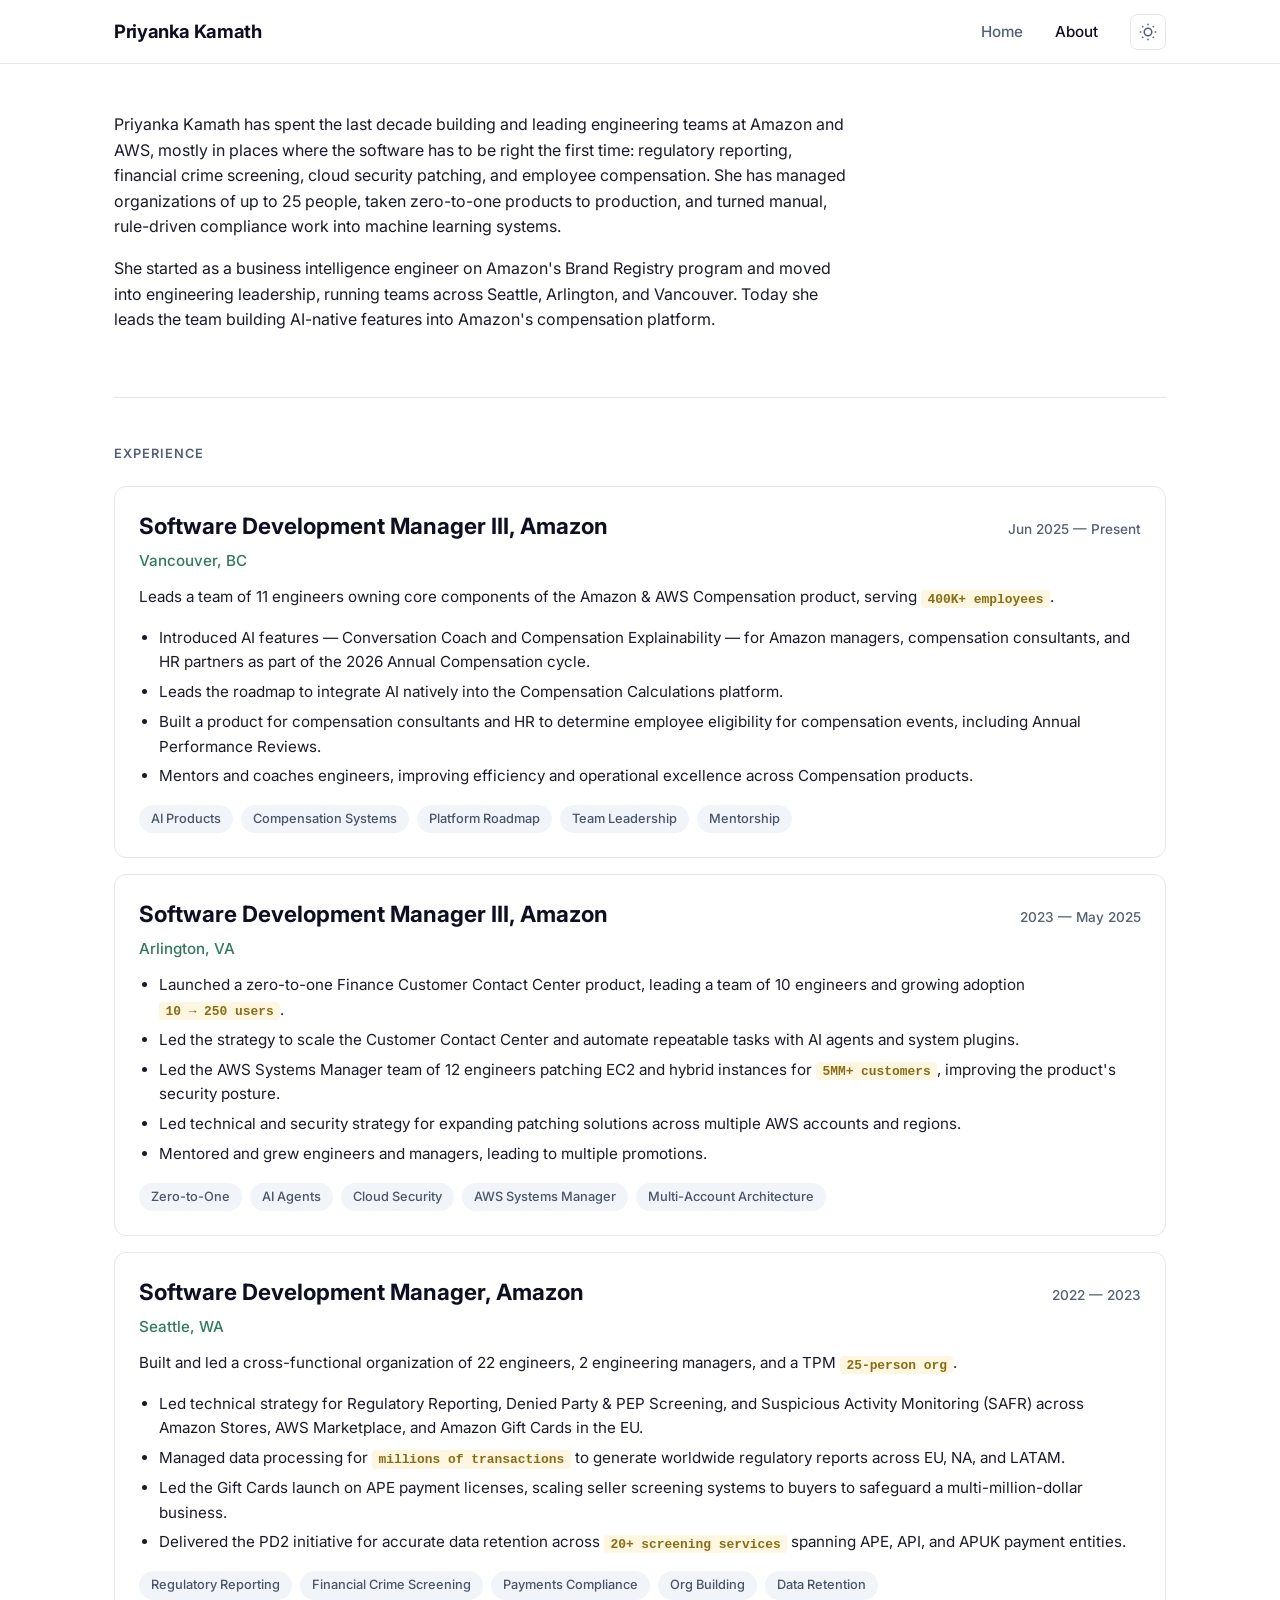
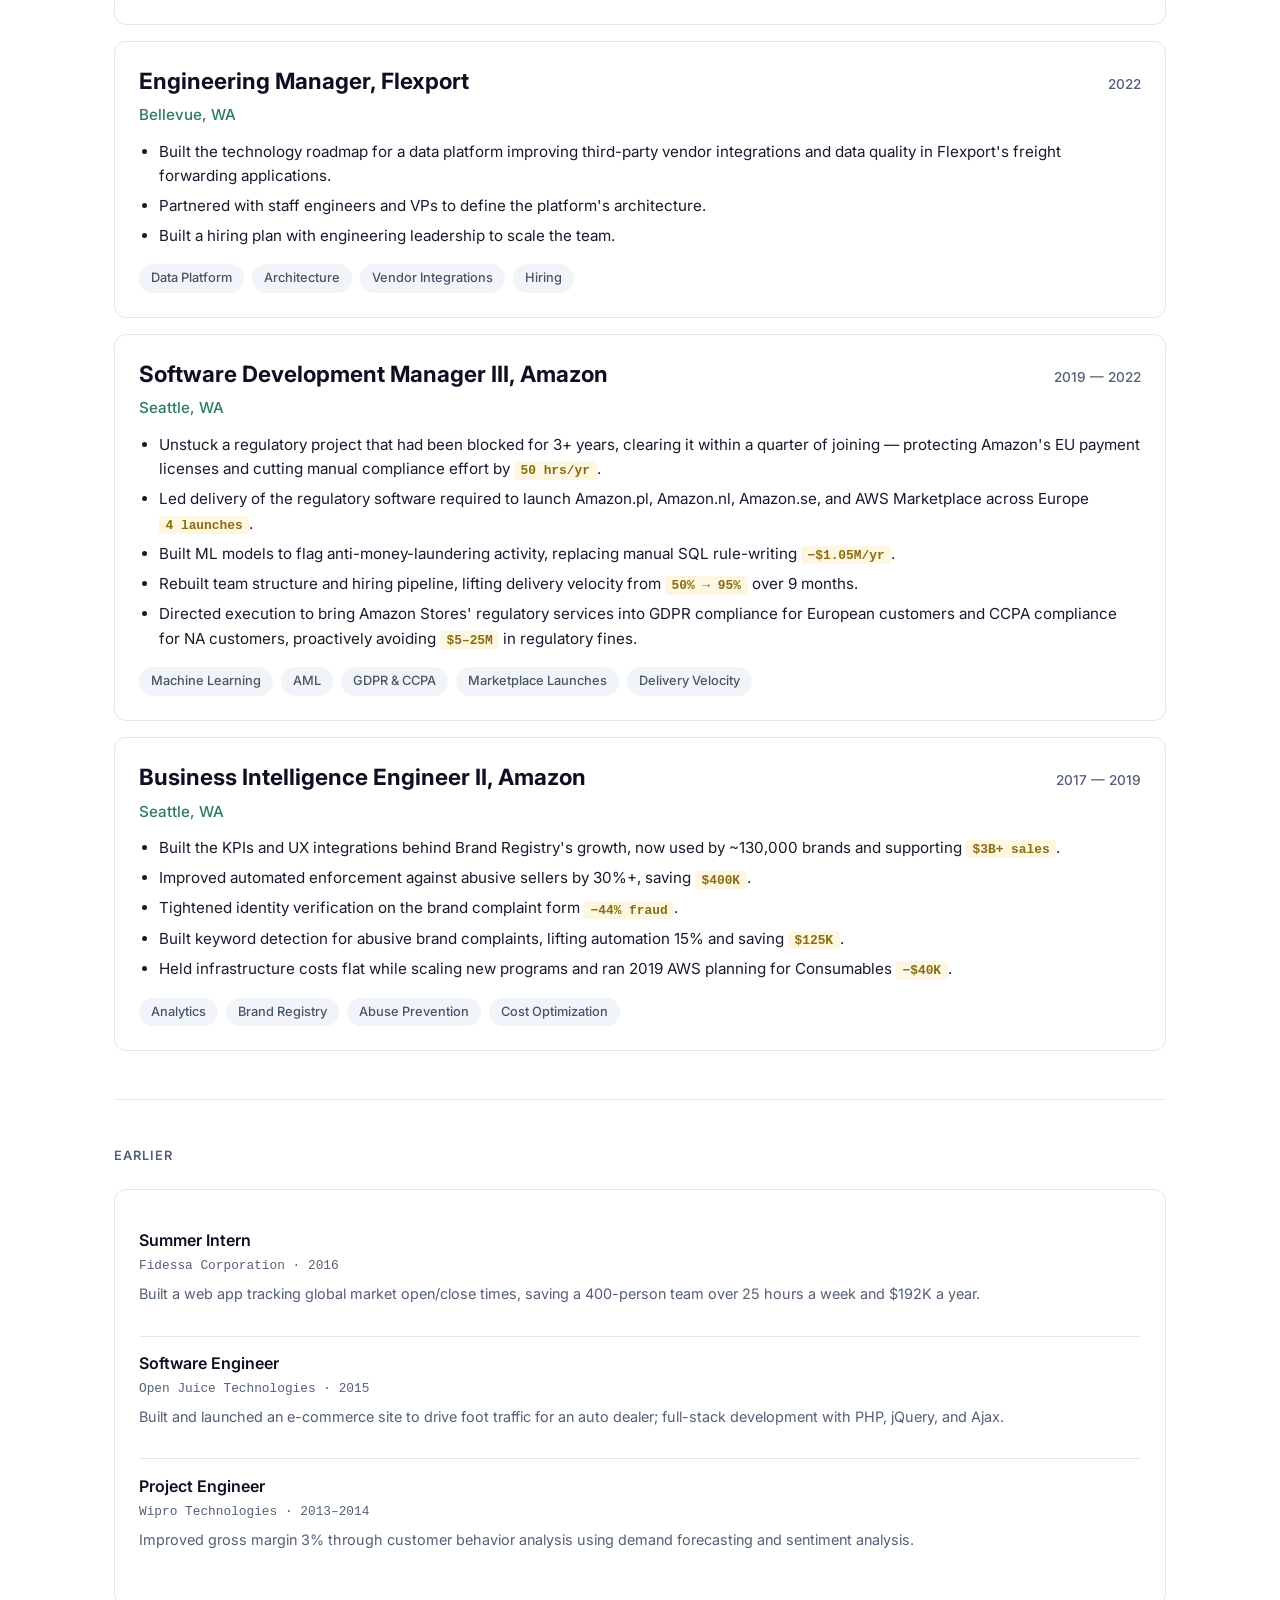
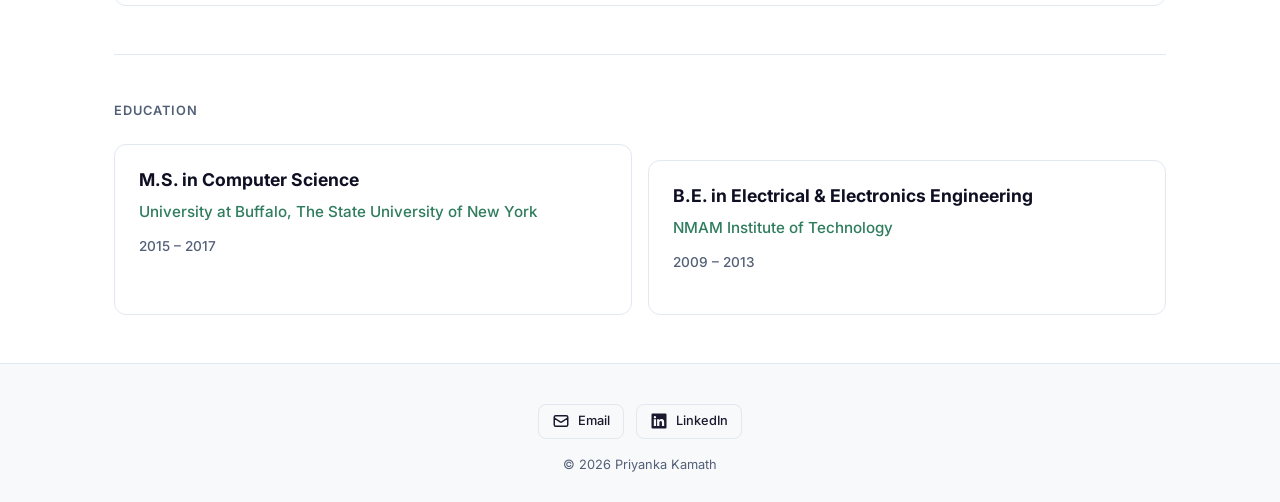
==== about.html @ 0cd65691 "Rebuild site as multi-page layout with SEO/GEO metadata Restructure the single-page site into a two-" ====
<!doctype html>
<html lang="en">
  <head>
    <meta charset="utf-8" />
    <meta name="viewport" content="width=device-width, initial-scale=1" />
    <title>About &mdash; Priyanka Kamath</title>
    <meta
      name="description"
      content="Experience and education for Priyanka Kamath — engineering leadership at Amazon and AWS across regulatory compliance, security patching, compensation, and data platforms."
    />
    <meta name="author" content="Priyanka Kamath" />
    <meta
      name="robots"
      content="index, follow, max-snippet:-1, max-image-preview:large"
    />
    <link rel="canonical" href="https://priyankakamath91-cyber.github.io/about.html" />
    <meta property="og:type" content="profile" />
    <meta property="og:site_name" content="Priyanka Kamath" />
    <meta property="og:title" content="About — Priyanka Kamath" />
    <meta
      property="og:description"
      content="Engineering leadership at Amazon and AWS across regulatory compliance, security patching, compensation, and data platforms."
    />
    <meta property="og:url" content="https://priyankakamath91-cyber.github.io/about.html" />
    <meta name="twitter:card" content="summary" />
    <meta name="twitter:title" content="About — Priyanka Kamath" />
    <meta
      name="twitter:description"
      content="Engineering leadership at Amazon and AWS across regulatory compliance, security patching, compensation, and data platforms."
    />
    <meta name="theme-color" content="#ffffff" media="(prefers-color-scheme: light)" />
    <meta name="theme-color" content="#0f172a" media="(prefers-color-scheme: dark)" />
    <link
      rel="icon"
      href="data:image/svg+xml,%3Csvg xmlns='http://www.w3.org/2000/svg' viewBox='0 0 32 32'%3E%3Crect width='32' height='32' rx='7' fill='%232f7d5d'/%3E%3Ctext x='16' y='22' font-family='Helvetica,Arial,sans-serif' font-size='17' font-weight='bold' fill='%23fff' text-anchor='middle'%3EPK%3C/text%3E%3C/svg%3E"
    />
    <link rel="preconnect" href="https://fonts.googleapis.com" />
    <link rel="preconnect" href="https://fonts.gstatic.com" crossorigin />
    <link
      rel="preload"
      as="style"
      href="https://fonts.googleapis.com/css2?family=Inter:wght@400;500;600;700&display=swap"
    />
    <link
      href="https://fonts.googleapis.com/css2?family=Inter:wght@400;500;600;700&display=swap"
      rel="stylesheet"
      media="print"
      onload="this.media='all'"
    />
    <link rel="stylesheet" href="css/style.css" />
    <script type="application/ld+json">
      {
        "@context": "https://schema.org",
        "@type": "ProfilePage",
        "url": "https://priyankakamath91-cyber.github.io/about.html",
        "mainEntity": {
          "@type": "Person",
          "@id": "https://priyankakamath91-cyber.github.io/#person",
          "name": "Priyanka Kamath",
          "jobTitle": "Software Development Manager III",
          "url": "https://priyankakamath91-cyber.github.io/",
          "sameAs": ["https://www.linkedin.com/in/priyankakh/"],
          "worksFor": { "@type": "Organization", "name": "Amazon" },
          "hasOccupation": [
            {
              "@type": "Occupation",
              "name": "Software Development Manager III, Amazon",
              "occupationLocation": {
                "@type": "City",
                "name": "Vancouver, BC"
              },
              "description": "Leads 11 engineers on the Amazon & AWS Compensation product serving 400K+ employees, including the Conversation Coach and Compensation Explainability AI features shipped for the 2026 Annual Compensation cycle."
            },
            {
              "@type": "Occupation",
              "name": "Software Development Manager III, Amazon",
              "occupationLocation": { "@type": "City", "name": "Arlington, VA" },
              "description": "Launched a zero-to-one Finance Customer Contact Center product and led the AWS Systems Manager patching team serving 5MM+ customers."
            },
            {
              "@type": "Occupation",
              "name": "Software Development Manager, Amazon",
              "occupationLocation": { "@type": "City", "name": "Seattle, WA" },
              "description": "Led a 25-person organization covering regulatory reporting, denied party and PEP screening, and suspicious activity monitoring across Amazon Stores, AWS Marketplace, and Amazon Gift Cards."
            },
            {
              "@type": "Occupation",
              "name": "Engineering Manager, Flexport",
              "occupationLocation": { "@type": "City", "name": "Bellevue, WA" },
              "description": "Built the technology roadmap and architecture for a data platform improving third-party vendor integrations in freight forwarding applications."
            },
            {
              "@type": "Occupation",
              "name": "Business Intelligence Engineer II, Amazon",
              "occupationLocation": { "@type": "City", "name": "Seattle, WA" },
              "description": "Built the KPIs and UX integrations behind Amazon Brand Registry's growth to ~130,000 brands and $3B+ in sales."
            }
          ],
          "alumniOf": [
            {
              "@type": "CollegeOrUniversity",
              "name": "University at Buffalo, The State University of New York"
            },
            {
              "@type": "CollegeOrUniversity",
              "name": "NMAM Institute of Technology"
            }
          ]
        }
      }
    </script>
    <script>
      (function () {
        var t = localStorage.getItem("theme") || "light";
        document.documentElement.setAttribute("data-theme", t);
      })();
    </script>
  </head>
  <body>
    <nav class="site-nav" role="navigation">
      <div class="container nav-inner">
        <a href="index.html" class="nav-brand">Priyanka Kamath</a>
        <button
          class="nav-toggle"
          aria-label="Toggle menu"
          aria-expanded="false"
        >
          <span></span><span></span><span></span>
        </button>
        <ul class="nav-links">
          <li><a href="index.html">Home</a></li>
          <li><a href="about.html" aria-current="page">About</a></li>
          <li>
            <button
              class="theme-toggle"
              aria-label="Toggle dark mode"
              title="Toggle dark mode"
            >
              <svg
                class="icon-sun"
                xmlns="http://www.w3.org/2000/svg"
                fill="none"
                viewBox="0 0 24 24"
                stroke="currentColor"
                stroke-width="2"
                aria-hidden="true"
              >
                <circle cx="12" cy="12" r="5" />
                <path
                  d="M12 1v2m0 18v2M4.22 4.22l1.42 1.42m12.72 12.72l1.42 1.42M1 12h2m18 0h2M4.22 19.78l1.42-1.42M18.36 5.64l1.42-1.42"
                />
              </svg>
              <svg
                class="icon-moon"
                xmlns="http://www.w3.org/2000/svg"
                fill="none"
                viewBox="0 0 24 24"
                stroke="currentColor"
                stroke-width="2"
                aria-hidden="true"
              >
                <path d="M21 12.79A9 9 0 1111.21 3a7 7 0 009.79 9.79z" />
              </svg>
            </button>
          </li>
        </ul>
      </div>
    </nav>

    <main>
      <div class="container">
        <section class="section">
          <div class="content">
            <p>
              Priyanka Kamath has spent the last decade building and leading
              engineering teams at Amazon and AWS, mostly in places where the
              software has to be right the first time: regulatory reporting,
              financial crime screening, cloud security patching, and employee
              compensation. She has managed organizations of up to 25 people,
              taken zero-to-one products to production, and turned manual,
              rule-driven compliance work into machine learning systems.
            </p>
            <p>
              She started as a business intelligence engineer on Amazon's Brand
              Registry program and moved into engineering leadership, running
              teams across Seattle, Arlington, and Vancouver. Today she leads
              the team building AI-native features into Amazon's compensation
              platform.
            </p>
          </div>
        </section>

        <!-- Experience -->
        <section class="section" id="experience">
          <h2 class="section-label">Experience</h2>

          <div class="card">
            <div class="card-header">
              <h3>Software Development Manager III, Amazon</h3>
              <span class="card-date">Jun 2025 &mdash; Present</span>
            </div>
            <p class="card-subtitle">Vancouver, BC</p>
            <div class="card-body">
              <p>
                Leads a team of 11 engineers owning core components of the
                Amazon &amp; AWS Compensation product, serving
                <span class="metric">400K+ employees</span>.
              </p>
              <ul>
                <li>
                  Introduced AI features — Conversation Coach and Compensation
                  Explainability — for Amazon managers, compensation
                  consultants, and HR partners as part of the 2026 Annual
                  Compensation cycle.
                </li>
                <li>
                  Leads the roadmap to integrate AI natively into the
                  Compensation Calculations platform.
                </li>
                <li>
                  Built a product for compensation consultants and HR to
                  determine employee eligibility for compensation events,
                  including Annual Performance Reviews.
                </li>
                <li>
                  Mentors and coaches engineers, improving efficiency and
                  operational excellence across Compensation products.
                </li>
              </ul>
              <div class="tags">
                <span class="tag">AI Products</span>
                <span class="tag">Compensation Systems</span>
                <span class="tag">Platform Roadmap</span>
                <span class="tag">Team Leadership</span>
                <span class="tag">Mentorship</span>
              </div>
            </div>
          </div>

          <div class="card">
            <div class="card-header">
              <h3>Software Development Manager III, Amazon</h3>
              <span class="card-date">2023 &mdash; May 2025</span>
            </div>
            <p class="card-subtitle">Arlington, VA</p>
            <div class="card-body">
              <ul>
                <li>
                  Launched a zero-to-one Finance Customer Contact Center
                  product, leading a team of 10 engineers and growing adoption
                  <span class="metric">10 &rarr; 250 users</span>.
                </li>
                <li>
                  Led the strategy to scale the Customer Contact Center and
                  automate repeatable tasks with AI agents and system plugins.
                </li>
                <li>
                  Led the AWS Systems Manager team of 12 engineers patching EC2
                  and hybrid instances for
                  <span class="metric">5MM+ customers</span>, improving the
                  product's security posture.
                </li>
                <li>
                  Led technical and security strategy for expanding patching
                  solutions across multiple AWS accounts and regions.
                </li>
                <li>
                  Mentored and grew engineers and managers, leading to multiple
                  promotions.
                </li>
              </ul>
              <div class="tags">
                <span class="tag">Zero-to-One</span>
                <span class="tag">AI Agents</span>
                <span class="tag">Cloud Security</span>
                <span class="tag">AWS Systems Manager</span>
                <span class="tag">Multi-Account Architecture</span>
              </div>
            </div>
          </div>

          <div class="card">
            <div class="card-header">
              <h3>Software Development Manager, Amazon</h3>
              <span class="card-date">2022 &mdash; 2023</span>
            </div>
            <p class="card-subtitle">Seattle, WA</p>
            <div class="card-body">
              <p>
                Built and led a cross-functional organization of 22 engineers,
                2 engineering managers, and a TPM
                <span class="metric">25-person org</span>.
              </p>
              <ul>
                <li>
                  Led technical strategy for Regulatory Reporting, Denied Party
                  &amp; PEP Screening, and Suspicious Activity Monitoring (SAFR)
                  across Amazon Stores, AWS Marketplace, and Amazon Gift Cards
                  in the EU.
                </li>
                <li>
                  Managed data processing for
                  <span class="metric">millions of transactions</span> to
                  generate worldwide regulatory reports across EU, NA, and
                  LATAM.
                </li>
                <li>
                  Led the Gift Cards launch on APE payment licenses, scaling
                  seller screening systems to buyers to safeguard a
                  multi-million-dollar business.
                </li>
                <li>
                  Delivered the PD2 initiative for accurate data retention
                  across <span class="metric">20+ screening services</span>
                  spanning APE, API, and APUK payment entities.
                </li>
              </ul>
              <div class="tags">
                <span class="tag">Regulatory Reporting</span>
                <span class="tag">Financial Crime Screening</span>
                <span class="tag">Payments Compliance</span>
                <span class="tag">Org Building</span>
                <span class="tag">Data Retention</span>
              </div>
            </div>
          </div>

          <div class="card">
            <div class="card-header">
              <h3>Engineering Manager, Flexport</h3>
              <span class="card-date">2022</span>
            </div>
            <p class="card-subtitle">Bellevue, WA</p>
            <div class="card-body">
              <ul>
                <li>
                  Built the technology roadmap for a data platform improving
                  third-party vendor integrations and data quality in
                  Flexport's freight forwarding applications.
                </li>
                <li>
                  Partnered with staff engineers and VPs to define the
                  platform's architecture.
                </li>
                <li>
                  Built a hiring plan with engineering leadership to scale the
                  team.
                </li>
              </ul>
              <div class="tags">
                <span class="tag">Data Platform</span>
                <span class="tag">Architecture</span>
                <span class="tag">Vendor Integrations</span>
                <span class="tag">Hiring</span>
              </div>
            </div>
          </div>

          <div class="card">
            <div class="card-header">
              <h3>Software Development Manager III, Amazon</h3>
              <span class="card-date">2019 &mdash; 2022</span>
            </div>
            <p class="card-subtitle">Seattle, WA</p>
            <div class="card-body">
              <ul>
                <li>
                  Unstuck a regulatory project that had been blocked for 3+
                  years, clearing it within a quarter of joining — protecting
                  Amazon's EU payment licenses and cutting manual compliance
                  effort by <span class="metric">50 hrs/yr</span>.
                </li>
                <li>
                  Led delivery of the regulatory software required to launch
                  Amazon.pl, Amazon.nl, Amazon.se, and AWS Marketplace across
                  Europe <span class="metric">4 launches</span>.
                </li>
                <li>
                  Built ML models to flag anti-money-laundering activity,
                  replacing manual SQL rule-writing
                  <span class="metric">&minus;$1.05M/yr</span>.
                </li>
                <li>
                  Rebuilt team structure and hiring pipeline, lifting delivery
                  velocity from
                  <span class="metric">50% &rarr; 95%</span> over 9 months.
                </li>
                <li>
                  Directed execution to bring Amazon Stores' regulatory services
                  into GDPR compliance for European customers and CCPA
                  compliance for NA customers, proactively avoiding
                  <span class="metric">$5&ndash;25M</span> in regulatory fines.
                </li>
              </ul>
              <div class="tags">
                <span class="tag">Machine Learning</span>
                <span class="tag">AML</span>
                <span class="tag">GDPR &amp; CCPA</span>
                <span class="tag">Marketplace Launches</span>
                <span class="tag">Delivery Velocity</span>
              </div>
            </div>
          </div>

          <div class="card">
            <div class="card-header">
              <h3>Business Intelligence Engineer II, Amazon</h3>
              <span class="card-date">2017 &mdash; 2019</span>
            </div>
            <p class="card-subtitle">Seattle, WA</p>
            <div class="card-body">
              <ul>
                <li>
                  Built the KPIs and UX integrations behind Brand Registry's
                  growth, now used by ~130,000 brands and supporting
                  <span class="metric">$3B+ sales</span>.
                </li>
                <li>
                  Improved automated enforcement against abusive sellers by
                  30%+, saving <span class="metric">$400K</span>.
                </li>
                <li>
                  Tightened identity verification on the brand complaint form
                  <span class="metric">&minus;44% fraud</span>.
                </li>
                <li>
                  Built keyword detection for abusive brand complaints, lifting
                  automation 15% and saving
                  <span class="metric">$125K</span>.
                </li>
                <li>
                  Held infrastructure costs flat while scaling new programs and
                  ran 2019 AWS planning for Consumables
                  <span class="metric">&minus;$40K</span>.
                </li>
              </ul>
              <div class="tags">
                <span class="tag">Analytics</span>
                <span class="tag">Brand Registry</span>
                <span class="tag">Abuse Prevention</span>
                <span class="tag">Cost Optimization</span>
              </div>
            </div>
          </div>
        </section>

        <!-- Earlier roles -->
        <section class="section">
          <h2 class="section-label">Earlier</h2>
          <div class="card">
            <div class="earlier-item">
              <div class="earlier-name">Summer Intern</div>
              <div class="earlier-org">Fidessa Corporation &middot; 2016</div>
              <p class="earlier-desc">
                Built a web app tracking global market open/close times, saving
                a 400-person team over 25 hours a week and $192K a year.
              </p>
            </div>
            <div class="earlier-item">
              <div class="earlier-name">Software Engineer</div>
              <div class="earlier-org">
                Open Juice Technologies &middot; 2015
              </div>
              <p class="earlier-desc">
                Built and launched an e-commerce site to drive foot traffic for
                an auto dealer; full-stack development with PHP, jQuery, and
                Ajax.
              </p>
            </div>
            <div class="earlier-item">
              <div class="earlier-name">Project Engineer</div>
              <div class="earlier-org">
                Wipro Technologies &middot; 2013&ndash;2014
              </div>
              <p class="earlier-desc">
                Improved gross margin 3% through customer behavior analysis
                using demand forecasting and sentiment analysis.
              </p>
            </div>
          </div>
        </section>

        <!-- Education -->
        <section class="section">
          <h2 class="section-label">Education</h2>
          <div class="edu-grid">
            <div class="card">
              <h3>M.S. in Computer Science</h3>
              <p class="card-subtitle">
                University at Buffalo, The State University of New York
              </p>
              <p class="card-date">2015 &ndash; 2017</p>
            </div>
            <div class="card">
              <h3>B.E. in Electrical &amp; Electronics Engineering</h3>
              <p class="card-subtitle">NMAM Institute of Technology</p>
              <p class="card-date">2009 &ndash; 2013</p>
            </div>
          </div>
        </section>
      </div>
    </main>

    <footer class="site-footer">
      <div class="container">
        <div class="footer-links">
          <a href="mailto:kamathp@amazon.com" class="contact-link">
            <svg
              xmlns="http://www.w3.org/2000/svg"
              fill="none"
              viewBox="0 0 24 24"
              stroke="currentColor"
              stroke-width="2"
              width="16"
              height="16"
              aria-hidden="true"
            >
              <path
                d="M3 8l7.89 5.26a2 2 0 002.22 0L21 8M5 19h14a2 2 0 002-2V7a2 2 0 00-2-2H5a2 2 0 00-2 2v10a2 2 0 002 2z"
              />
            </svg>
            Email
          </a>
          <a
            href="https://www.linkedin.com/in/priyankakh/"
            target="_blank"
            rel="noopener"
            class="contact-link"
          >
            <svg
              xmlns="http://www.w3.org/2000/svg"
              viewBox="0 0 24 24"
              fill="currentColor"
              width="16"
              height="16"
              aria-hidden="true"
            >
              <path
                d="M20.47 2H3.53A1.45 1.45 0 002 3.47v17.06A1.45 1.45 0 003.47 22h17.06A1.45 1.45 0 0022 20.53V3.47A1.45 1.45 0 0020.47 2zM8.09 18.74h-3v-9h3v9zM6.59 8.48a1.56 1.56 0 110-3.12 1.56 1.56 0 010 3.12zM18.91 18.74h-3v-4.26c0-1.14-.02-2.6-1.59-2.6-1.59 0-1.83 1.24-1.83 2.52v4.34h-3v-9h2.88v1.23h.04a3.16 3.16 0 012.85-1.56c3.05 0 3.61 2 3.61 4.61v4.72z"
              />
            </svg>
            LinkedIn
          </a>
        </div>
        <p class="footer-copy">&copy; 2026 Priyanka Kamath</p>
      </div>
    </footer>

    <button class="back-to-top" aria-label="Back to top">
      <svg
        xmlns="http://www.w3.org/2000/svg"
        fill="none"
        viewBox="0 0 24 24"
        stroke="currentColor"
        stroke-width="2"
        width="20"
        height="20"
        aria-hidden="true"
      >
        <path d="M12 19V5M5 12l7-7 7 7" />
      </svg>
    </button>

    <script src="js/main.js"></script>
  </body>
</html>
---- css/style.css ----
:root {
  --color-bg: #ffffff;
  --color-bg-alt: #f8f9fa;
  --color-text: #1a1a2e;
  --color-text-muted: #526077;
  --color-heading: #0f0f23;
  --color-accent: #2f7d5d;
  --color-accent-hover: #24614a;
  --color-border: #e2e8f0;
  --color-card-bg: #ffffff;
  --color-card-shadow: rgba(0, 0, 0, 0.06);
  --color-nav-bg: rgba(255, 255, 255, 0.95);
  --color-nav-border: #e2e8f0;
  --color-footer-bg: #f8f9fa;
  --color-tag-bg: #f1f5f9;
  --color-tag-text: #475569;
  --color-metric: #8a6d10;
  --color-metric-bg: #fdf6e0;

  --font-sans:
    "Inter", -apple-system, BlinkMacSystemFont, "Segoe UI", Roboto, sans-serif;
  --font-mono: ui-monospace, "SF Mono", "Fira Code", monospace;

  --max-width: 1100px;
  --content-width: 740px;
  --nav-height: 64px;
  --radius: 8px;
  --radius-lg: 12px;
  --transition: 0.2s ease;
}

[data-theme="dark"] {
  --color-bg: #0f172a;
  --color-bg-alt: #1e293b;
  --color-text: #e2e8f0;
  --color-text-muted: #94a3b8;
  --color-heading: #f1f5f9;
  --color-accent: #6ec7a0;
  --color-accent-hover: #9bdcc0;
  --color-border: #334155;
  --color-card-bg: #1e293b;
  --color-card-shadow: rgba(0, 0, 0, 0.3);
  --color-nav-bg: rgba(15, 23, 42, 0.95);
  --color-nav-border: #334155;
  --color-footer-bg: #1e293b;
  --color-tag-bg: #334155;
  --color-tag-text: #cbd5e1;
  --color-metric: #f0c34a;
  --color-metric-bg: #3a2f0b;
}

*,
*::before,
*::after {
  box-sizing: border-box;
  margin: 0;
  padding: 0;
}

html {
  scroll-behavior: smooth;
  scroll-padding-top: calc(var(--nav-height) + 1rem);
}

body {
  font-family: var(--font-sans);
  font-size: 1rem;
  line-height: 1.6;
  color: var(--color-text);
  background: var(--color-bg);
  transition:
    background var(--transition),
    color var(--transition);
  -webkit-font-smoothing: antialiased;
}

img {
  max-width: 100%;
  height: auto;
  display: block;
}

a {
  color: var(--color-accent);
  text-decoration: underline;
  text-decoration-thickness: 1px;
  text-underline-offset: 2px;
  transition: color var(--transition);
}

a:hover {
  color: var(--color-accent-hover);
}

a:focus-visible,
button:focus-visible {
  outline: 2px solid var(--color-accent);
  outline-offset: 3px;
}

.nav-links a,
.nav-brand,
.contact-link {
  text-decoration: none;
}

h1,
h2,
h3,
h4 {
  color: var(--color-heading);
  line-height: 1.3;
  font-weight: 700;
}

h1 {
  font-size: clamp(2rem, 4vw, 3rem);
}
h2 {
  font-size: clamp(1.5rem, 3vw, 2rem);
  margin-bottom: 1rem;
}
h3 {
  font-size: clamp(1.15rem, 2vw, 1.4rem);
  margin-bottom: 0.5rem;
}

p {
  margin-bottom: 1rem;
}

.container {
  max-width: var(--max-width);
  margin: 0 auto;
  padding: 0 1.5rem;
}

.content {
  max-width: var(--content-width);
}

/* ---- Navigation ---- */

.site-nav {
  position: sticky;
  top: 0;
  z-index: 100;
  background: var(--color-nav-bg);
  backdrop-filter: blur(12px);
  -webkit-backdrop-filter: blur(12px);
  border-bottom: 1px solid var(--color-nav-border);
  height: var(--nav-height);
  transition:
    background var(--transition),
    border-color var(--transition);
}

.nav-inner {
  display: flex;
  align-items: center;
  justify-content: space-between;
  height: 100%;
}

.nav-brand {
  font-weight: 700;
  font-size: 1.15rem;
  color: var(--color-heading);
  letter-spacing: -0.02em;
}

.nav-brand:hover {
  color: var(--color-heading);
}

.nav-links {
  display: flex;
  align-items: center;
  gap: 2rem;
  list-style: none;
}

.nav-links a {
  color: var(--color-text-muted);
  font-size: 0.95rem;
  font-weight: 500;
  transition: color var(--transition);
}

.nav-links a:hover,
.nav-links a[aria-current="page"] {
  color: var(--color-heading);
}

.nav-toggle {
  display: none;
  background: none;
  border: none;
  cursor: pointer;
  padding: 0.5rem;
  flex-direction: column;
  gap: 5px;
}

.nav-toggle span {
  display: block;
  width: 22px;
  height: 2px;
  background: var(--color-heading);
  border-radius: 2px;
  transition:
    transform var(--transition),
    opacity var(--transition);
}

.theme-toggle {
  background: none;
  border: 1px solid var(--color-border);
  border-radius: var(--radius);
  cursor: pointer;
  padding: 0.4rem;
  display: flex;
  align-items: center;
  justify-content: center;
  color: var(--color-text-muted);
  transition:
    color var(--transition),
    border-color var(--transition),
    background var(--transition);
  width: 36px;
  height: 36px;
}

.theme-toggle:hover {
  color: var(--color-heading);
  background: var(--color-bg-alt);
}

.theme-toggle svg {
  width: 18px;
  height: 18px;
}

.theme-toggle .icon-moon {
  display: none;
}
[data-theme="dark"] .theme-toggle .icon-sun {
  display: none;
}
[data-theme="dark"] .theme-toggle .icon-moon {
  display: block;
}

/* ---- Hero ---- */

.hero {
  display: grid;
  grid-template-columns: 1fr;
  gap: 2rem;
  align-items: center;
  padding: 4rem 0 1rem;
}

.hero-text h1 {
  margin-bottom: 0.5rem;
}

.hero-title {
  color: var(--color-text-muted);
  font-size: 1.15rem;
  font-weight: 500;
  margin-bottom: 1.5rem;
}

.hero-bio {
  font-size: 1.05rem;
  line-height: 1.7;
  color: var(--color-text);
}

.hero-bio p:last-child {
  margin-bottom: 0;
}

.hero picture {
  justify-self: center;
}

.hero-photo {
  width: 220px;
  height: 220px;
  border-radius: 50%;
  object-fit: cover;
  border: 3px solid var(--color-border);
}

/* ---- Contact Bar ---- */

.contact-bar {
  display: flex;
  flex-wrap: wrap;
  gap: 1rem;
  margin-top: 2rem;
}

.contact-link {
  display: inline-flex;
  align-items: center;
  gap: 0.5rem;
  padding: 0.5rem 1rem;
  border: 1px solid var(--color-border);
  border-radius: var(--radius);
  font-size: 0.9rem;
  font-weight: 500;
  color: var(--color-text);
  transition:
    border-color var(--transition),
    background var(--transition);
}

.contact-link:hover {
  border-color: var(--color-accent);
  background: var(--color-bg-alt);
  color: var(--color-accent);
}

.contact-link svg {
  width: 18px;
  height: 18px;
  flex-shrink: 0;
}

/* ---- Section ---- */

.section {
  padding: 3rem 0;
}

.section + .section {
  border-top: 1px solid var(--color-border);
}

.section-label {
  font-size: 0.8rem;
  font-weight: 600;
  text-transform: uppercase;
  letter-spacing: 0.08em;
  color: var(--color-text-muted);
  margin-bottom: 1.5rem;
}

/* ---- Impact stats ---- */

.stat-grid {
  display: grid;
  grid-template-columns: 1fr;
  gap: 1rem;
}

.stat {
  border: 1px solid var(--color-border);
  border-radius: var(--radius-lg);
  padding: 1.25rem;
  background: var(--color-card-bg);
}

.stat-value {
  font-family: var(--font-mono);
  font-size: 1.5rem;
  font-weight: 700;
  color: var(--color-accent);
  line-height: 1.2;
}

.stat-desc {
  font-size: 0.9rem;
  color: var(--color-text-muted);
  margin-top: 0.4rem;
}

/* ---- Cards ---- */

.card {
  background: var(--color-card-bg);
  border: 1px solid var(--color-border);
  border-radius: var(--radius-lg);
  padding: 1.5rem;
  transition:
    background var(--transition),
    border-color var(--transition),
    box-shadow var(--transition);
}

.card:hover {
  box-shadow: 0 2px 12px var(--color-card-shadow);
}

.card + .card {
  margin-top: 1rem;
}

.card-header {
  display: flex;
  justify-content: space-between;
  align-items: baseline;
  gap: 1rem;
  margin-bottom: 0.5rem;
}

.card-header h3 {
  margin-bottom: 0;
}

.card-date {
  font-size: 0.85rem;
  color: var(--color-text-muted);
  white-space: nowrap;
  font-weight: 500;
}

.card-subtitle {
  font-size: 0.95rem;
  color: var(--color-accent);
  font-weight: 500;
  margin-bottom: 0.75rem;
}

.card-body {
  font-size: 0.95rem;
  color: var(--color-text);
  line-height: 1.6;
}

.card-body ul {
  list-style: disc;
  padding-left: 1.25rem;
  margin-top: 0.5rem;
}

.card-body li {
  margin-bottom: 0.35rem;
}

/* Highlighted result inside a bullet */
.metric {
  font-family: var(--font-mono);
  font-size: 0.85em;
  font-weight: 600;
  color: var(--color-metric);
  background: var(--color-metric-bg);
  border-radius: 4px;
  padding: 0.1rem 0.4rem;
  white-space: nowrap;
}

/* ---- Tags ---- */

.tags {
  display: flex;
  flex-wrap: wrap;
  gap: 0.5rem;
  margin-top: 1rem;
}

.tag {
  font-size: 0.8rem;
  font-weight: 500;
  padding: 0.25rem 0.75rem;
  background: var(--color-tag-bg);
  color: var(--color-tag-text);
  border-radius: 99px;
  transition:
    background var(--transition),
    color var(--transition);
}

/* ---- Education grid ---- */

.edu-grid {
  display: grid;
  grid-template-columns: 1fr;
  gap: 1rem;
}

.edu-grid .card h3 {
  font-size: 1.1rem;
}

/* ---- Earlier roles list ---- */

.earlier-item {
  padding: 0.9rem 0;
}

.earlier-item + .earlier-item {
  border-top: 1px solid var(--color-border);
}

.earlier-name {
  font-weight: 600;
  color: var(--color-heading);
}

.earlier-org {
  font-family: var(--font-mono);
  font-size: 0.8rem;
  color: var(--color-text-muted);
  margin-top: 0.15rem;
}

.earlier-desc {
  font-size: 0.9rem;
  color: var(--color-text-muted);
  margin-top: 0.35rem;
}

/* ---- Logo / affiliation strip ---- */

.logo-strip {
  padding: 1.5rem 0;
  text-align: center;
  border-bottom: 1px solid var(--color-border);
}

.logo-strip-label {
  font-size: 0.8rem;
  font-weight: 500;
  text-transform: uppercase;
  letter-spacing: 0.08em;
  color: var(--color-text-muted);
  margin-bottom: 1.25rem;
}

.logo-strip-row {
  display: flex;
  flex-wrap: wrap;
  justify-content: center;
  align-items: center;
  gap: 1rem 2.5rem;
}

.logo {
  display: inline-flex;
  align-items: center;
  color: var(--color-text-muted);
  opacity: 0.6;
  transition:
    opacity var(--transition),
    color var(--transition);
}

.logo:hover {
  opacity: 1;
  color: var(--color-heading);
}

.logo svg {
  height: 30px;
  width: auto;
  display: block;
}

/* Wordmarks are much wider than they are tall */
.logo-wide svg {
  height: 18px;
}

/* ---- Footer ---- */

.site-footer {
  background: var(--color-footer-bg);
  border-top: 1px solid var(--color-border);
  padding: 2.5rem 0 2rem;
  text-align: center;
  font-size: 0.85rem;
  color: var(--color-text-muted);
  transition:
    background var(--transition),
    border-color var(--transition);
}

.footer-links {
  display: flex;
  flex-wrap: wrap;
  justify-content: center;
  gap: 0.75rem;
  margin-bottom: 1rem;
}

.footer-links .contact-link {
  font-size: 0.8rem;
  padding: 0.4rem 0.8rem;
}

.footer-copy {
  font-size: 0.8rem;
  margin-bottom: 0;
}

/* ---- Back to Top ---- */

.back-to-top {
  display: none;
  position: fixed;
  bottom: 1.5rem;
  right: 1.5rem;
  z-index: 90;
  width: 44px;
  height: 44px;
  border-radius: 50%;
  border: 1px solid var(--color-border);
  background: var(--color-card-bg);
  color: var(--color-text-muted);
  cursor: pointer;
  align-items: center;
  justify-content: center;
  box-shadow: 0 2px 8px var(--color-card-shadow);
  transition:
    background var(--transition),
    color var(--transition),
    border-color var(--transition),
    opacity var(--transition);
}

.back-to-top.visible {
  display: flex;
}

.back-to-top:hover {
  background: var(--color-accent);
  color: #fff;
  border-color: var(--color-accent);
}

/* ---- Responsive ---- */

@media (min-width: 640px) {
  .edu-grid,
  .stat-grid {
    grid-template-columns: 1fr 1fr;
  }
}

@media (min-width: 768px) {
  .hero {
    grid-template-columns: 1fr auto;
    text-align: left;
    padding: 4rem 0 2rem;
  }

  .hero picture {
    justify-self: end;
  }

  .hero-photo {
    width: 260px;
    height: 260px;
  }
}

@media (min-width: 1024px) {
  .stat-grid {
    grid-template-columns: repeat(4, 1fr);
  }
}

@media (max-width: 639px) {
  .nav-toggle {
    display: flex;
  }

  .nav-links {
    display: none;
    position: absolute;
    top: var(--nav-height);
    left: 0;
    right: 0;
    background: var(--color-nav-bg);
    backdrop-filter: blur(12px);
    -webkit-backdrop-filter: blur(12px);
    border-bottom: 1px solid var(--color-nav-border);
    flex-direction: column;
    padding: 1rem 1.5rem;
    gap: 0.25rem;
  }

  .nav-links li {
    width: 100%;
  }

  .nav-links a {
    display: block;
    padding: 0.6rem 0;
  }

  .nav-open .nav-links {
    display: flex;
  }

  .nav-open .nav-toggle span:nth-child(1) {
    transform: rotate(45deg) translate(5px, 5px);
  }
  .nav-open .nav-toggle span:nth-child(2) {
    opacity: 0;
  }
  .nav-open .nav-toggle span:nth-child(3) {
    transform: rotate(-45deg) translate(5px, -5px);
  }

  .hero {
    text-align: center;
    padding: 2.5rem 0 2rem;
  }

  .hero-photo {
    order: -1;
    width: 180px;
    height: 180px;
  }

  .contact-bar {
    justify-content: center;
  }

  .card-header {
    flex-direction: column;
    gap: 0.25rem;
  }

  .logo-strip-row {
    gap: 1rem 1.75rem;
  }

  .logo svg {
    height: 24px;
  }

  .logo-wide svg {
    height: 15px;
  }
}

@media (prefers-reduced-motion: reduce) {
  html {
    scroll-behavior: auto;
  }
}
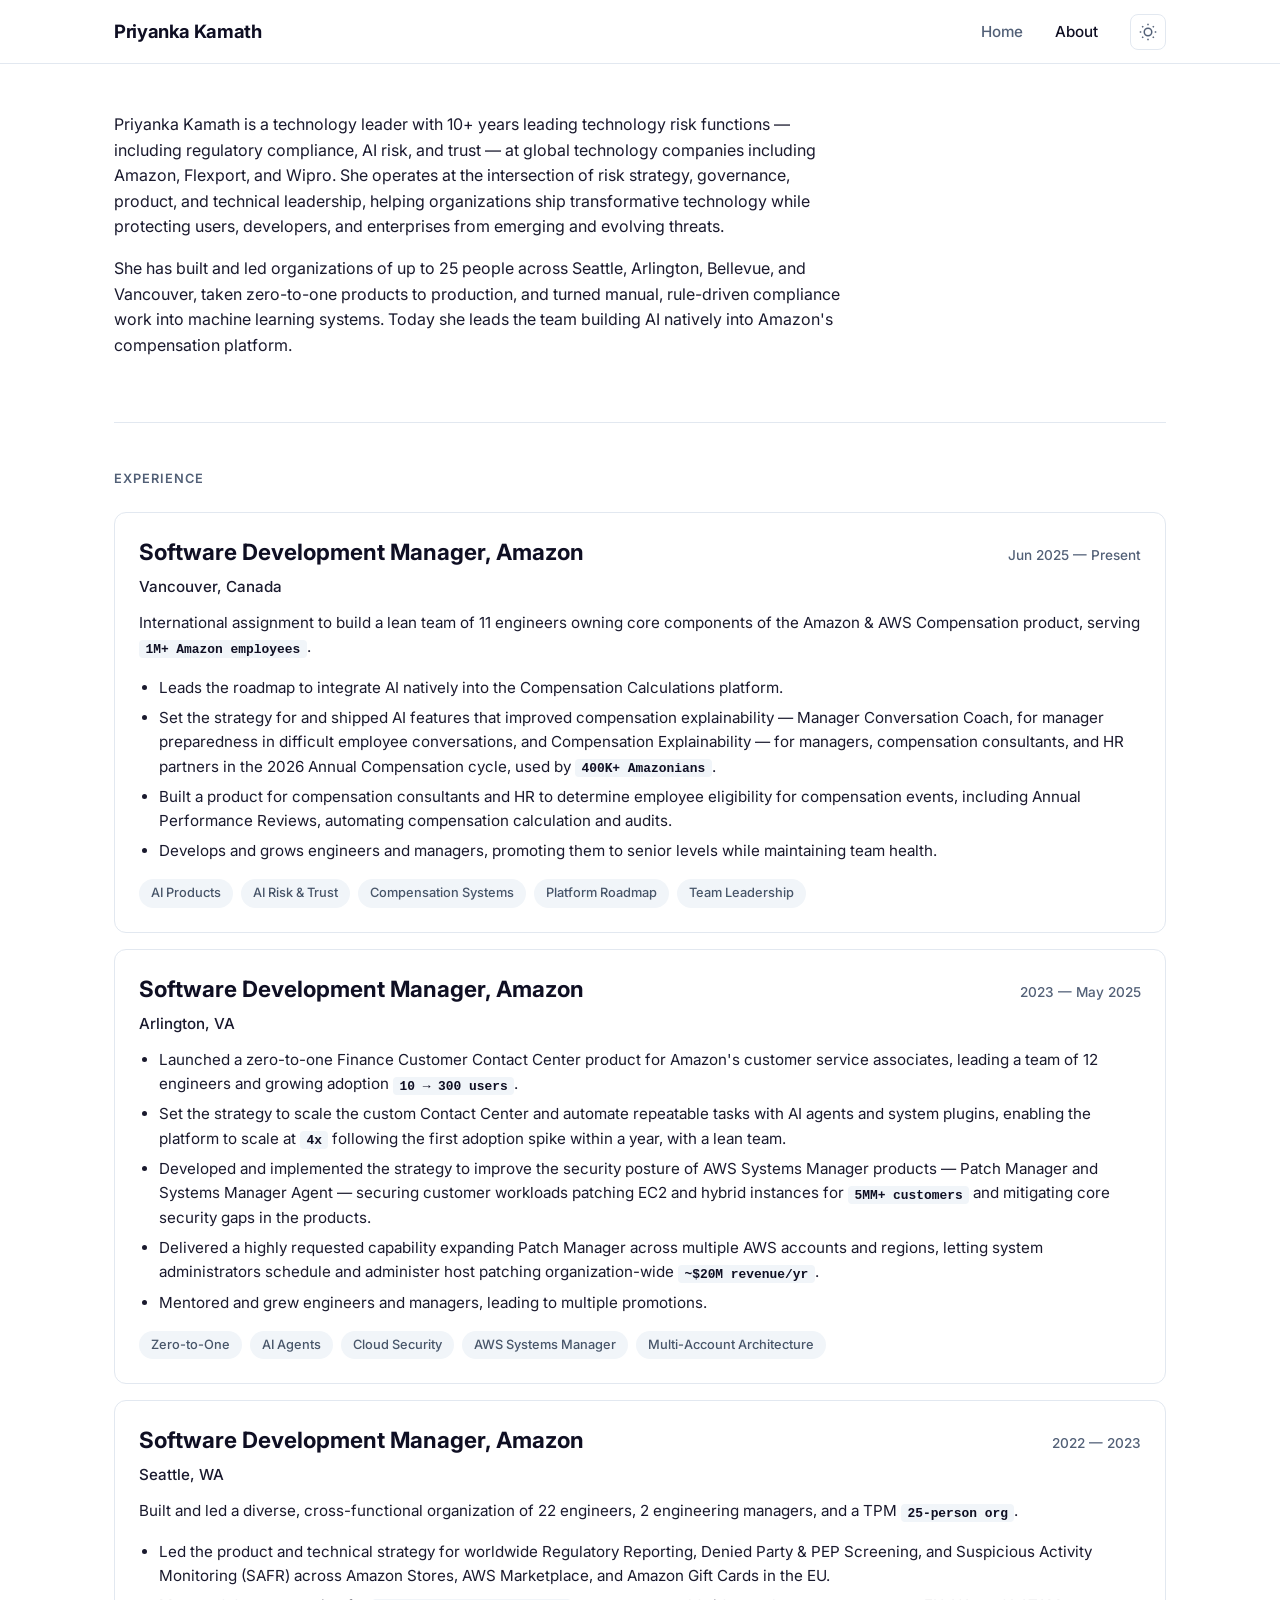
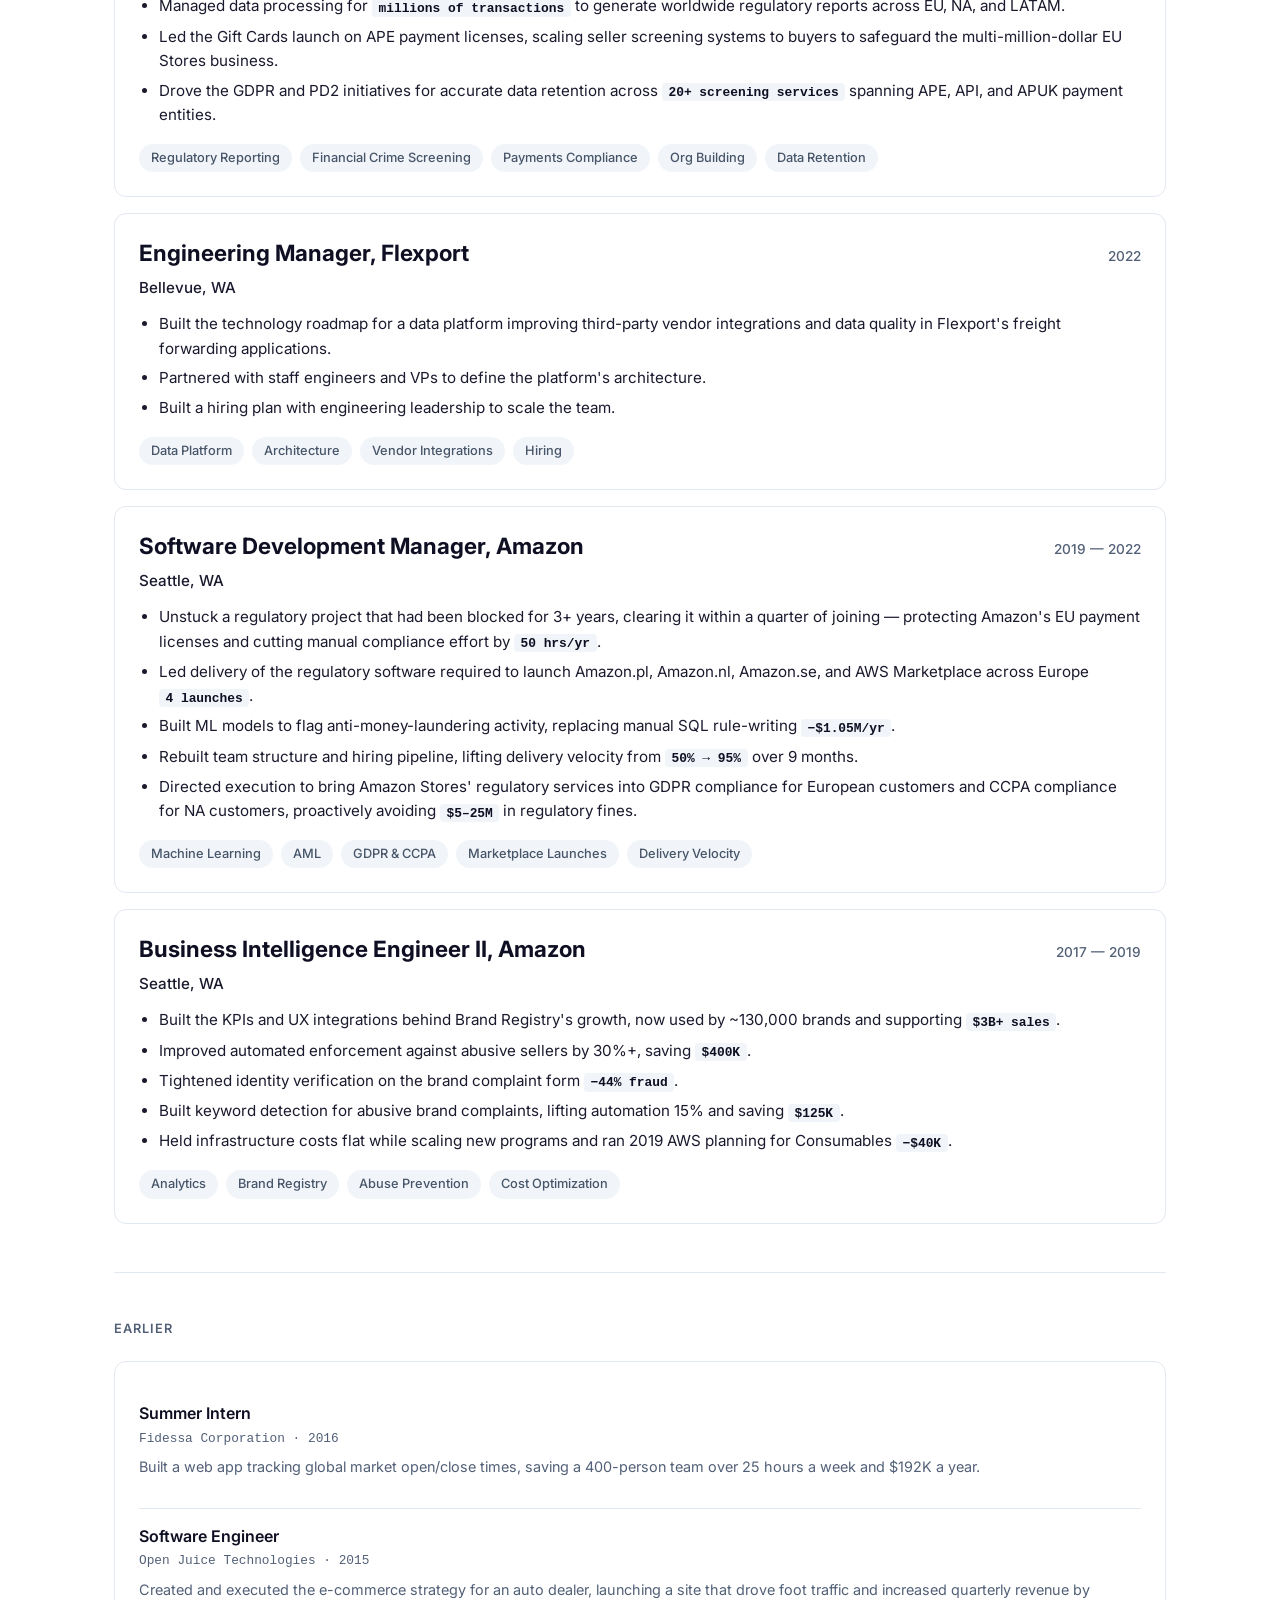
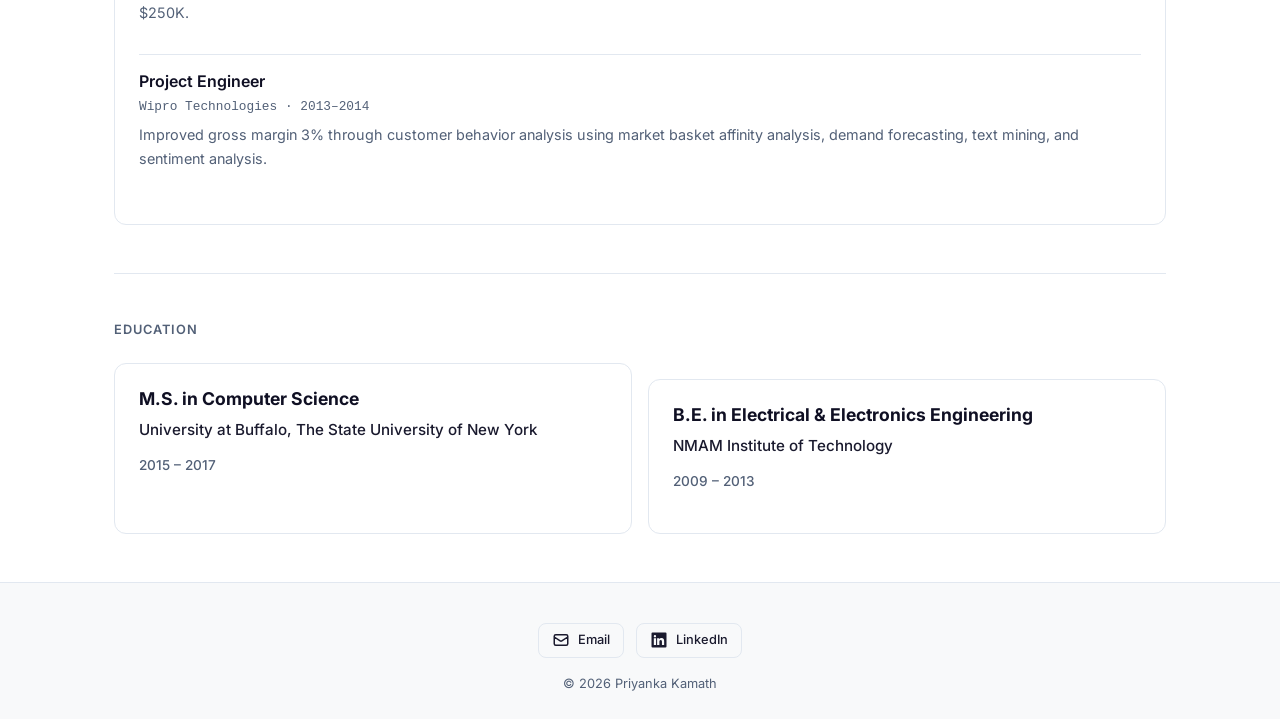
==== commit 6672d677: "Reposition site around technology risk leadership; go monochrome Content: - Lead with the profession" ====
--- a/about.html
+++ b/about.html
@@ -6,7 +6,7 @@
     <title>About &mdash; Priyanka Kamath</title>
     <meta
       name="description"
-      content="Experience and education for Priyanka Kamath — engineering leadership at Amazon and AWS across regulatory compliance, security patching, compensation, and data platforms."
+      content="Experience and education for Priyanka Kamath — 10+ years leading technology risk functions across regulatory compliance, AI risk, and trust at Amazon, Flexport, and Wipro."
     />
     <meta name="author" content="Priyanka Kamath" />
     <meta
@@ -19,14 +19,19 @@
     <meta property="og:title" content="About — Priyanka Kamath" />
     <meta
       property="og:description"
-      content="Engineering leadership at Amazon and AWS across regulatory compliance, security patching, compensation, and data platforms."
+      content="10+ years leading technology risk functions — regulatory compliance, AI risk, and trust — at Amazon, Flexport, and Wipro."
     />
     <meta property="og:url" content="https://priyankakamath91-cyber.github.io/about.html" />
     <meta name="twitter:card" content="summary" />
+    <meta property="og:image" content="https://priyankakamath91-cyber.github.io/headshot.jpg" />
+    <meta property="og:image:width" content="520" />
+    <meta property="og:image:height" content="520" />
+    <meta property="og:image:alt" content="Priyanka Kamath" />
+    <meta name="twitter:image" content="https://priyankakamath91-cyber.github.io/headshot.jpg" />
     <meta name="twitter:title" content="About — Priyanka Kamath" />
     <meta
       name="twitter:description"
-      content="Engineering leadership at Amazon and AWS across regulatory compliance, security patching, compensation, and data platforms."
+      content="10+ years leading technology risk functions — regulatory compliance, AI risk, and trust — at Amazon, Flexport, and Wipro."
     />
     <meta name="theme-color" content="#ffffff" media="(prefers-color-scheme: light)" />
     <meta name="theme-color" content="#0f172a" media="(prefers-color-scheme: dark)" />
@@ -57,25 +62,26 @@
           "@type": "Person",
           "@id": "https://priyankakamath91-cyber.github.io/#person",
           "name": "Priyanka Kamath",
-          "jobTitle": "Software Development Manager III",
+          "jobTitle": "Software Development Manager",
           "url": "https://priyankakamath91-cyber.github.io/",
+          "image": "https://priyankakamath91-cyber.github.io/headshot.jpg",
           "sameAs": ["https://www.linkedin.com/in/priyankakh/"],
           "worksFor": { "@type": "Organization", "name": "Amazon" },
           "hasOccupation": [
             {
               "@type": "Occupation",
-              "name": "Software Development Manager III, Amazon",
+              "name": "Software Development Manager, Amazon",
               "occupationLocation": {
                 "@type": "City",
                 "name": "Vancouver, BC"
               },
-              "description": "Leads 11 engineers on the Amazon & AWS Compensation product serving 400K+ employees, including the Conversation Coach and Compensation Explainability AI features shipped for the 2026 Annual Compensation cycle."
+              "description": "Leads 11 engineers owning core components of the Amazon & AWS Compensation product serving 1M+ employees, including the Manager Conversation Coach and Compensation Explainability AI features shipped for the 2026 Annual Compensation cycle and used by 400K+ Amazonians."
             },
             {
               "@type": "Occupation",
-              "name": "Software Development Manager III, Amazon",
+              "name": "Software Development Manager, Amazon",
               "occupationLocation": { "@type": "City", "name": "Arlington, VA" },
-              "description": "Launched a zero-to-one Finance Customer Contact Center product and led the AWS Systems Manager patching team serving 5MM+ customers."
+              "description": "Launched a zero-to-one Finance Customer Contact Center product with a team of 12 engineers and led the security strategy for AWS Systems Manager patching products serving 5MM+ customers, including multi-account and multi-region patching worth ~$20M in annual revenue."
             },
             {
               "@type": "Occupation",
@@ -172,20 +178,21 @@
         <section class="section">
           <div class="content">
             <p>
-              Priyanka Kamath has spent the last decade building and leading
-              engineering teams at Amazon and AWS, mostly in places where the
-              software has to be right the first time: regulatory reporting,
-              financial crime screening, cloud security patching, and employee
-              compensation. She has managed organizations of up to 25 people,
-              taken zero-to-one products to production, and turned manual,
-              rule-driven compliance work into machine learning systems.
+              Priyanka Kamath is a technology leader with 10+ years leading
+              technology risk functions &mdash; including regulatory compliance,
+              AI risk, and trust &mdash; at global technology companies
+              including Amazon, Flexport, and Wipro. She operates at the
+              intersection of risk strategy, governance, product, and technical
+              leadership, helping organizations ship transformative technology
+              while protecting users, developers, and enterprises from emerging
+              and evolving threats.
             </p>
             <p>
-              She started as a business intelligence engineer on Amazon's Brand
-              Registry program and moved into engineering leadership, running
-              teams across Seattle, Arlington, and Vancouver. Today she leads
-              the team building AI-native features into Amazon's compensation
-              platform.
+              She has built and led organizations of up to 25 people across
+              Seattle, Arlington, Bellevue, and Vancouver, taken zero-to-one
+              products to production, and turned manual, rule-driven compliance
+              work into machine learning systems. Today she leads the team
+              building AI natively into Amazon's compensation platform.
             </p>
           </div>
         </section>
@@ -196,73 +203,87 @@
 
           <div class="card">
             <div class="card-header">
-              <h3>Software Development Manager III, Amazon</h3>
+              <h3>Software Development Manager, Amazon</h3>
               <span class="card-date">Jun 2025 &mdash; Present</span>
             </div>
-            <p class="card-subtitle">Vancouver, BC</p>
+            <p class="card-subtitle">Vancouver, Canada</p>
             <div class="card-body">
               <p>
-                Leads a team of 11 engineers owning core components of the
-                Amazon &amp; AWS Compensation product, serving
-                <span class="metric">400K+ employees</span>.
+                International assignment to build a lean team of 11 engineers
+                owning core components of the Amazon &amp; AWS Compensation
+                product, serving
+                <span class="metric">1M+ Amazon employees</span>.
               </p>
               <ul>
                 <li>
-                  Introduced AI features — Conversation Coach and Compensation
-                  Explainability — for Amazon managers, compensation
-                  consultants, and HR partners as part of the 2026 Annual
-                  Compensation cycle.
-                </li>
-                <li>
                   Leads the roadmap to integrate AI natively into the
                   Compensation Calculations platform.
                 </li>
                 <li>
+                  Set the strategy for and shipped AI features that improved
+                  compensation explainability — Manager Conversation Coach, for
+                  manager preparedness in difficult employee conversations, and
+                  Compensation Explainability — for managers, compensation
+                  consultants, and HR partners in the 2026 Annual Compensation
+                  cycle, used by
+                  <span class="metric">400K+ Amazonians</span>.
+                </li>
+                <li>
                   Built a product for compensation consultants and HR to
                   determine employee eligibility for compensation events,
-                  including Annual Performance Reviews.
-                </li>
-                <li>
-                  Mentors and coaches engineers, improving efficiency and
-                  operational excellence across Compensation products.
+                  including Annual Performance Reviews, automating compensation
+                  calculation and audits.
+                </li>
+                <li>
+                  Develops and grows engineers and managers, promoting them to
+                  senior levels while maintaining team health.
                 </li>
               </ul>
               <div class="tags">
                 <span class="tag">AI Products</span>
+                <span class="tag">AI Risk &amp; Trust</span>
                 <span class="tag">Compensation Systems</span>
                 <span class="tag">Platform Roadmap</span>
                 <span class="tag">Team Leadership</span>
-                <span class="tag">Mentorship</span>
               </div>
             </div>
           </div>
 
           <div class="card">
             <div class="card-header">
-              <h3>Software Development Manager III, Amazon</h3>
+              <h3>Software Development Manager, Amazon</h3>
               <span class="card-date">2023 &mdash; May 2025</span>
             </div>
             <p class="card-subtitle">Arlington, VA</p>
             <div class="card-body">
               <ul>
                 <li>
-                  Launched a zero-to-one Finance Customer Contact Center
-                  product, leading a team of 10 engineers and growing adoption
-                  <span class="metric">10 &rarr; 250 users</span>.
-                </li>
-                <li>
-                  Led the strategy to scale the Customer Contact Center and
-                  automate repeatable tasks with AI agents and system plugins.
-                </li>
-                <li>
-                  Led the AWS Systems Manager team of 12 engineers patching EC2
-                  and hybrid instances for
-                  <span class="metric">5MM+ customers</span>, improving the
-                  product's security posture.
-                </li>
-                <li>
-                  Led technical and security strategy for expanding patching
-                  solutions across multiple AWS accounts and regions.
+                  Launched a zero-to-one Finance Customer Contact Center product
+                  for Amazon's customer service associates, leading a team of 12
+                  engineers and growing adoption
+                  <span class="metric">10 &rarr; 300 users</span>.
+                </li>
+                <li>
+                  Set the strategy to scale the custom Contact Center and
+                  automate repeatable tasks with AI agents and system plugins,
+                  enabling the platform to scale at
+                  <span class="metric">4x</span> following the first adoption
+                  spike within a year, with a lean team.
+                </li>
+                <li>
+                  Developed and implemented the strategy to improve the security
+                  posture of AWS Systems Manager products — Patch Manager and
+                  Systems Manager Agent — securing customer workloads patching
+                  EC2 and hybrid instances for
+                  <span class="metric">5MM+ customers</span> and mitigating core
+                  security gaps in the products.
+                </li>
+                <li>
+                  Delivered a highly requested capability expanding Patch Manager
+                  across multiple AWS accounts and regions, letting system
+                  administrators schedule and administer host patching
+                  organization-wide
+                  <span class="metric">~$20M revenue/yr</span>.
                 </li>
                 <li>
                   Mentored and grew engineers and managers, leading to multiple
@@ -287,16 +308,16 @@
             <p class="card-subtitle">Seattle, WA</p>
             <div class="card-body">
               <p>
-                Built and led a cross-functional organization of 22 engineers,
-                2 engineering managers, and a TPM
+                Built and led a diverse, cross-functional organization of 22
+                engineers, 2 engineering managers, and a TPM
                 <span class="metric">25-person org</span>.
               </p>
               <ul>
                 <li>
-                  Led technical strategy for Regulatory Reporting, Denied Party
-                  &amp; PEP Screening, and Suspicious Activity Monitoring (SAFR)
-                  across Amazon Stores, AWS Marketplace, and Amazon Gift Cards
-                  in the EU.
+                  Led the product and technical strategy for worldwide
+                  Regulatory Reporting, Denied Party &amp; PEP Screening, and
+                  Suspicious Activity Monitoring (SAFR) across Amazon Stores,
+                  AWS Marketplace, and Amazon Gift Cards in the EU.
                 </li>
                 <li>
                   Managed data processing for
@@ -306,11 +327,11 @@
                 </li>
                 <li>
                   Led the Gift Cards launch on APE payment licenses, scaling
-                  seller screening systems to buyers to safeguard a
-                  multi-million-dollar business.
-                </li>
-                <li>
-                  Delivered the PD2 initiative for accurate data retention
+                  seller screening systems to buyers to safeguard the
+                  multi-million-dollar EU Stores business.
+                </li>
+                <li>
+                  Drove the GDPR and PD2 initiatives for accurate data retention
                   across <span class="metric">20+ screening services</span>
                   spanning APE, API, and APUK payment entities.
                 </li>
@@ -358,7 +379,7 @@
 
           <div class="card">
             <div class="card-header">
-              <h3>Software Development Manager III, Amazon</h3>
+              <h3>Software Development Manager, Amazon</h3>
               <span class="card-date">2019 &mdash; 2022</span>
             </div>
             <p class="card-subtitle">Seattle, WA</p>
@@ -462,9 +483,9 @@
                 Open Juice Technologies &middot; 2015
               </div>
               <p class="earlier-desc">
-                Built and launched an e-commerce site to drive foot traffic for
-                an auto dealer; full-stack development with PHP, jQuery, and
-                Ajax.
+                Created and executed the e-commerce strategy for an auto dealer,
+                launching a site that drove foot traffic and increased quarterly
+                revenue by $250K.
               </p>
             </div>
             <div class="earlier-item">
@@ -474,7 +495,8 @@
               </div>
               <p class="earlier-desc">
                 Improved gross margin 3% through customer behavior analysis
-                using demand forecasting and sentiment analysis.
+                using market basket affinity analysis, demand forecasting, text
+                mining, and sentiment analysis.
               </p>
             </div>
           </div>
--- a/css/style.css
+++ b/css/style.css
@@ -14,8 +14,8 @@
   --color-footer-bg: #f8f9fa;
   --color-tag-bg: #f1f5f9;
   --color-tag-text: #475569;
-  --color-metric: #8a6d10;
-  --color-metric-bg: #fdf6e0;
+  --color-metric: #0f0f23;
+  --color-metric-bg: #f1f5f9;
 
   --font-sans:
     "Inter", -apple-system, BlinkMacSystemFont, "Segoe UI", Roboto, sans-serif;
@@ -45,8 +45,8 @@
   --color-footer-bg: #1e293b;
   --color-tag-bg: #334155;
   --color-tag-text: #cbd5e1;
-  --color-metric: #f0c34a;
-  --color-metric-bg: #3a2f0b;
+  --color-metric: #f1f5f9;
+  --color-metric-bg: #334155;
 }
 
 *,
@@ -81,20 +81,23 @@
 }
 
 a {
-  color: var(--color-accent);
+  color: var(--color-heading);
   text-decoration: underline;
   text-decoration-thickness: 1px;
   text-underline-offset: 2px;
-  transition: color var(--transition);
+  transition:
+    color var(--transition),
+    text-decoration-thickness var(--transition);
 }
 
 a:hover {
-  color: var(--color-accent-hover);
+  color: var(--color-heading);
+  text-decoration-thickness: 2px;
 }
 
 a:focus-visible,
 button:focus-visible {
-  outline: 2px solid var(--color-accent);
+  outline: 2px solid var(--color-heading);
   outline-offset: 3px;
 }
 
@@ -257,7 +260,7 @@
   display: grid;
   grid-template-columns: 1fr;
   gap: 2rem;
-  align-items: center;
+  align-items: start;
   padding: 4rem 0 1rem;
 }
 
@@ -282,11 +285,8 @@
   margin-bottom: 0;
 }
 
-.hero picture {
+.hero-photo {
   justify-self: center;
-}
-
-.hero-photo {
   width: 220px;
   height: 220px;
   border-radius: 50%;
@@ -299,6 +299,7 @@
 .contact-bar {
   display: flex;
   flex-wrap: wrap;
+  justify-content: center;
   gap: 1rem;
   margin-top: 2rem;
 }
@@ -319,9 +320,9 @@
 }
 
 .contact-link:hover {
-  border-color: var(--color-accent);
+  border-color: var(--color-heading);
   background: var(--color-bg-alt);
-  color: var(--color-accent);
+  color: var(--color-heading);
 }
 
 .contact-link svg {
@@ -368,7 +369,7 @@
   font-family: var(--font-mono);
   font-size: 1.5rem;
   font-weight: 700;
-  color: var(--color-accent);
+  color: var(--color-heading);
   line-height: 1.2;
 }
 
@@ -420,7 +421,7 @@
 
 .card-subtitle {
   font-size: 0.95rem;
-  color: var(--color-accent);
+  color: var(--color-text);
   font-weight: 500;
   margin-bottom: 0.75rem;
 }
@@ -517,31 +518,27 @@
 /* ---- Logo / affiliation strip ---- */
 
 .logo-strip {
-  padding: 1.5rem 0;
+  padding: 2.25rem 0;
   text-align: center;
   border-bottom: 1px solid var(--color-border);
 }
 
-.logo-strip-label {
-  font-size: 0.8rem;
-  font-weight: 500;
-  text-transform: uppercase;
-  letter-spacing: 0.08em;
-  color: var(--color-text-muted);
-  margin-bottom: 1.25rem;
-}
-
 .logo-strip-row {
+  --logo-scale: 1;
   display: flex;
   flex-wrap: wrap;
   justify-content: center;
   align-items: center;
-  gap: 1rem 2.5rem;
-}
-
+  gap: 1.5rem 3rem;
+}
+
+/* Every logo gets the same box so the marks share one center line, and wrapped
+   rows keep a uniform band. */
 .logo {
   display: inline-flex;
   align-items: center;
+  justify-content: center;
+  height: calc(48px * var(--logo-scale));
   color: var(--color-text-muted);
   opacity: 0.6;
   transition:
@@ -555,14 +552,58 @@
 }
 
 .logo svg {
-  height: 30px;
+  height: calc(var(--logo-h, 31px) * var(--logo-scale));
   width: auto;
   display: block;
 }
 
+/* Each glyph fills its own viewBox by a different amount, so a shared svg
+   height renders very different visible sizes. --logo-h is tuned per mark to
+   land the *ink* on a common optical height: 28px for icon marks, 20px for
+   wordmarks, 40px for the stacked lockup. Percentages below are how much of
+   the viewBox height the glyph actually occupies. */
+.logo-amazon {
+  --logo-h: 30.8px; /* glyph fills 91% */
+}
+
+.logo-aws {
+  --logo-h: 46.8px; /* glyph fills 60% */
+}
+
+.logo-wipro {
+  --logo-h: 35px; /* glyph fills 80% */
+}
+
 /* Wordmarks are much wider than they are tall */
-.logo-wide svg {
-  height: 18px;
+.logo-flexport {
+  --logo-h: 20px; /* glyph fills 100% */
+}
+
+/* Stacked lockups need extra height to stay legible */
+.logo-ub {
+  --logo-h: 41px; /* glyph fills 98% */
+}
+
+/* Raster wordmarks are tinted with the current text color so they behave
+   like the inline SVGs in both themes. */
+.logo-mask {
+  background: currentColor;
+  -webkit-mask-repeat: no-repeat;
+  mask-repeat: no-repeat;
+  -webkit-mask-position: center;
+  mask-position: center;
+  /* Width-driven like the inline wordmarks; the box stays 48px and the mask is
+     centered in it, so this mark shares the same center line as the SVGs. */
+  -webkit-mask-size: 100% auto;
+  mask-size: 100% auto;
+}
+
+/* 161.5px wide renders the artwork 22.4px tall, of which the letterforms are
+   89% -> a 20px ink height, matching the other wordmarks. */
+.logo-nmamit {
+  width: calc(161.5px * var(--logo-scale));
+  -webkit-mask-image: url("../assets/logos/nmamit.png");
+  mask-image: url("../assets/logos/nmamit.png");
 }
 
 /* ---- Footer ---- */
@@ -627,9 +668,9 @@
 }
 
 .back-to-top:hover {
-  background: var(--color-accent);
-  color: #fff;
-  border-color: var(--color-accent);
+  background: var(--color-heading);
+  color: var(--color-bg);
+  border-color: var(--color-heading);
 }
 
 /* ---- Responsive ---- */
@@ -648,11 +689,8 @@
     padding: 4rem 0 2rem;
   }
 
-  .hero picture {
+  .hero-photo {
     justify-self: end;
-  }
-
-  .hero-photo {
     width: 260px;
     height: 260px;
   }
@@ -718,25 +756,14 @@
     height: 180px;
   }
 
-  .contact-bar {
-    justify-content: center;
-  }
-
   .card-header {
     flex-direction: column;
     gap: 0.25rem;
   }
 
   .logo-strip-row {
+    --logo-scale: 0.75;
     gap: 1rem 1.75rem;
-  }
-
-  .logo svg {
-    height: 24px;
-  }
-
-  .logo-wide svg {
-    height: 15px;
   }
 }
 
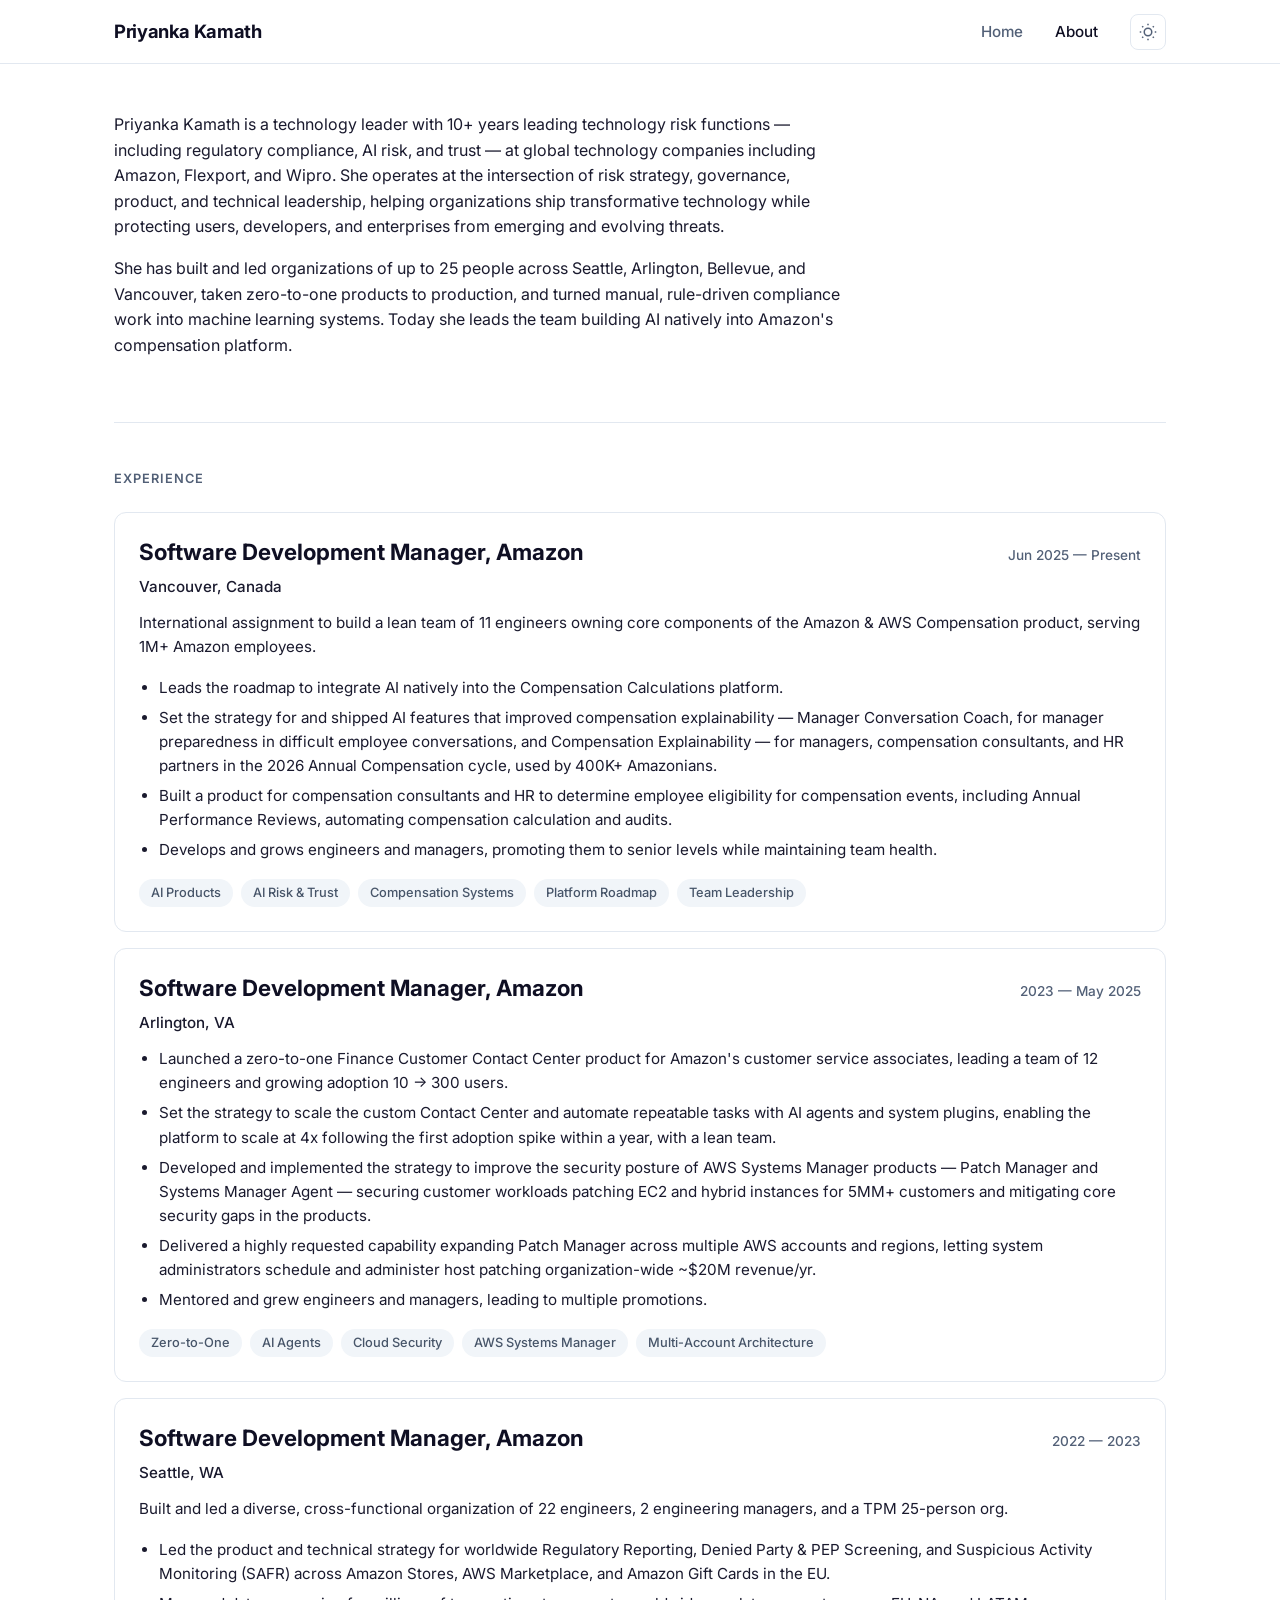
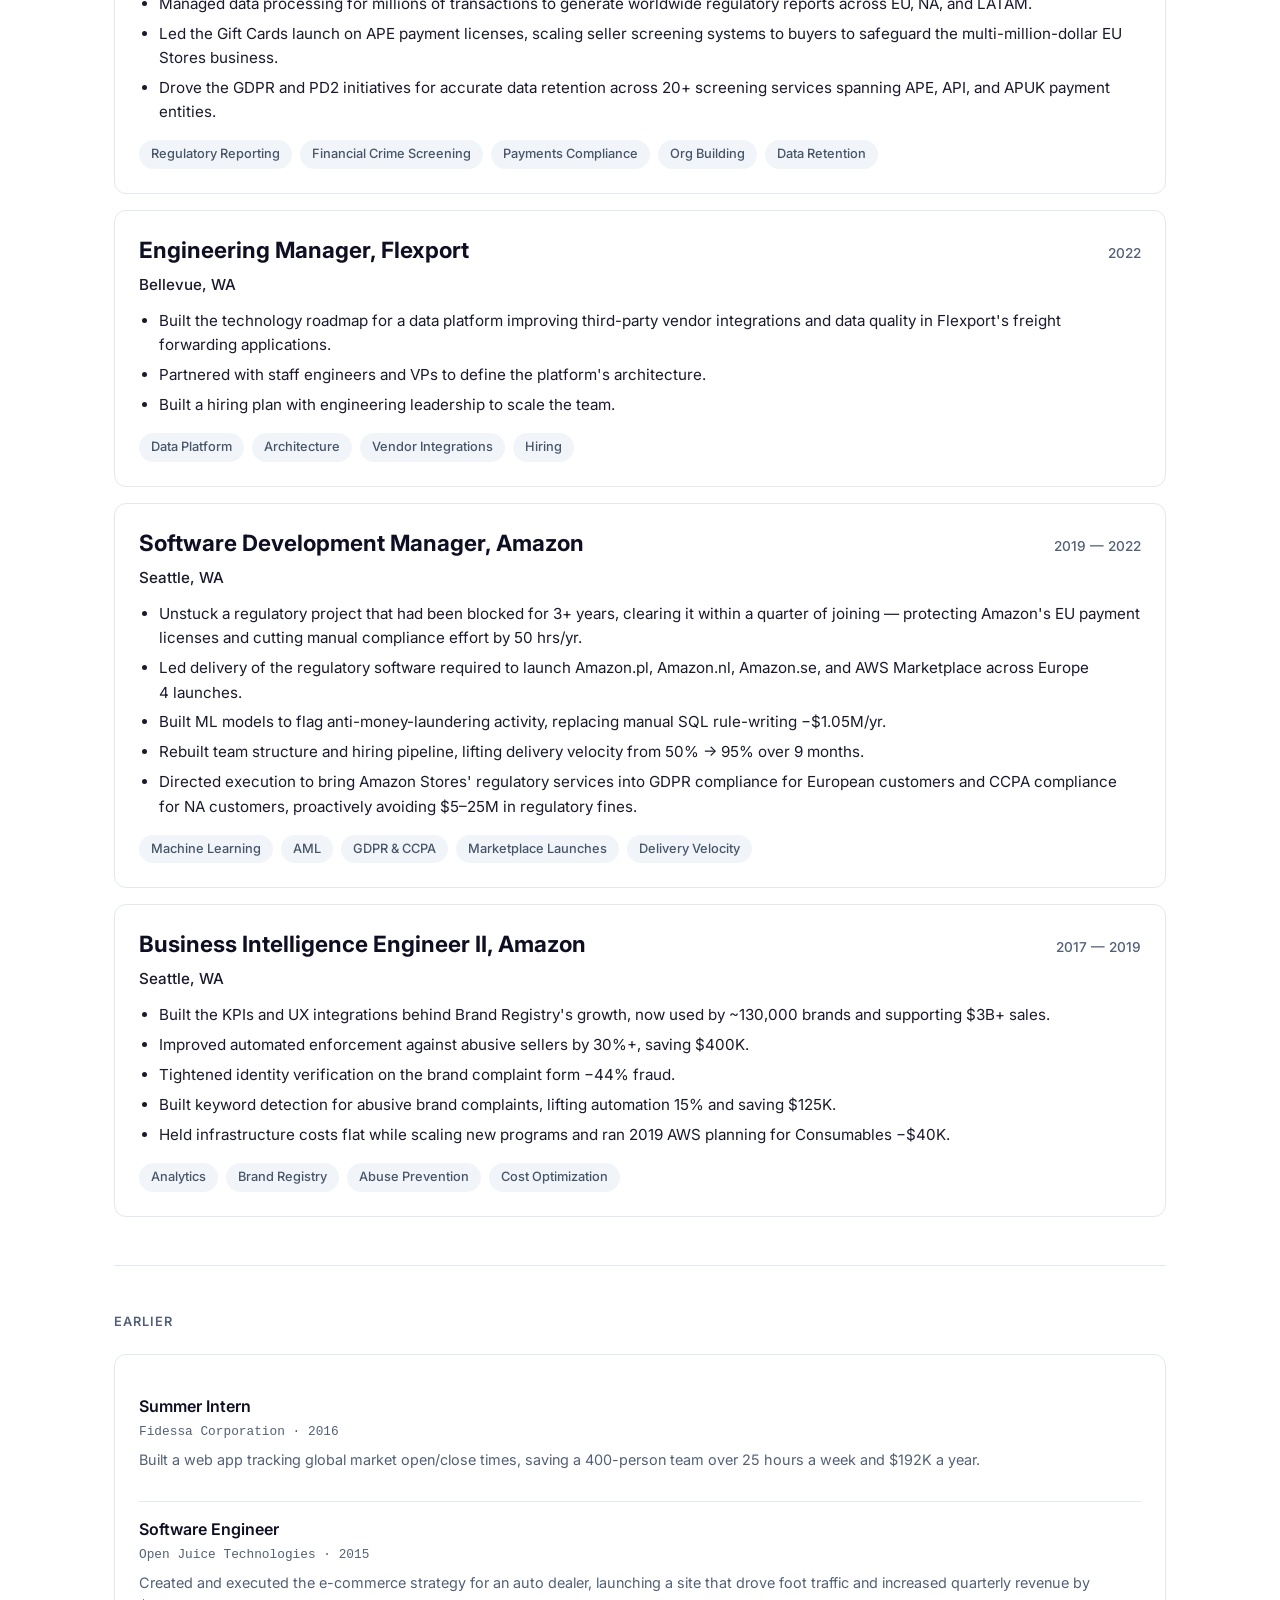
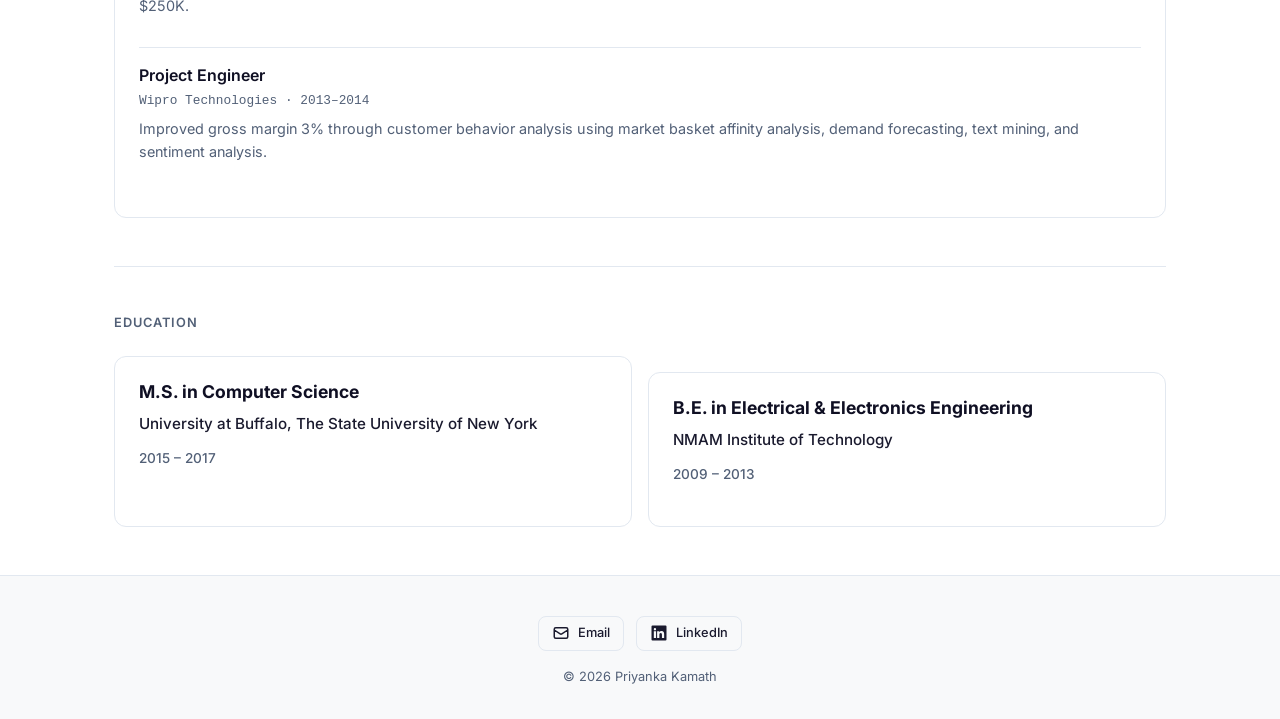
==== commit e6a08f5d: "Point all site URLs at prikamath.github.io after username change Canonical, Open Graph, Twitter, JSO" ====
--- a/about.html
+++ b/about.html
@@ -13,7 +13,7 @@
       name="robots"
       content="index, follow, max-snippet:-1, max-image-preview:large"
     />
-    <link rel="canonical" href="https://priyankakamath91-cyber.github.io/about.html" />
+    <link rel="canonical" href="https://prikamath.github.io/about.html" />
     <meta property="og:type" content="profile" />
     <meta property="og:site_name" content="Priyanka Kamath" />
     <meta property="og:title" content="About — Priyanka Kamath" />
@@ -21,13 +21,13 @@
       property="og:description"
       content="10+ years leading technology risk functions — regulatory compliance, AI risk, and trust — at Amazon, Flexport, and Wipro."
     />
-    <meta property="og:url" content="https://priyankakamath91-cyber.github.io/about.html" />
+    <meta property="og:url" content="https://prikamath.github.io/about.html" />
     <meta name="twitter:card" content="summary" />
-    <meta property="og:image" content="https://priyankakamath91-cyber.github.io/headshot.jpg" />
+    <meta property="og:image" content="https://prikamath.github.io/headshot.jpg" />
     <meta property="og:image:width" content="520" />
     <meta property="og:image:height" content="520" />
     <meta property="og:image:alt" content="Priyanka Kamath" />
-    <meta name="twitter:image" content="https://priyankakamath91-cyber.github.io/headshot.jpg" />
+    <meta name="twitter:image" content="https://prikamath.github.io/headshot.jpg" />
     <meta name="twitter:title" content="About — Priyanka Kamath" />
     <meta
       name="twitter:description"
@@ -57,14 +57,14 @@
       {
         "@context": "https://schema.org",
         "@type": "ProfilePage",
-        "url": "https://priyankakamath91-cyber.github.io/about.html",
+        "url": "https://prikamath.github.io/about.html",
         "mainEntity": {
           "@type": "Person",
-          "@id": "https://priyankakamath91-cyber.github.io/#person",
+          "@id": "https://prikamath.github.io/#person",
           "name": "Priyanka Kamath",
           "jobTitle": "Software Development Manager",
-          "url": "https://priyankakamath91-cyber.github.io/",
-          "image": "https://priyankakamath91-cyber.github.io/headshot.jpg",
+          "url": "https://prikamath.github.io/",
+          "image": "https://prikamath.github.io/headshot.jpg",
           "sameAs": ["https://www.linkedin.com/in/priyankakh/"],
           "worksFor": { "@type": "Organization", "name": "Amazon" },
           "hasOccupation": [
--- a/css/style.css
+++ b/css/style.css
@@ -14,8 +14,6 @@
   --color-footer-bg: #f8f9fa;
   --color-tag-bg: #f1f5f9;
   --color-tag-text: #475569;
-  --color-metric: #0f0f23;
-  --color-metric-bg: #f1f5f9;
 
   --font-sans:
     "Inter", -apple-system, BlinkMacSystemFont, "Segoe UI", Roboto, sans-serif;
@@ -45,8 +43,6 @@
   --color-footer-bg: #1e293b;
   --color-tag-bg: #334155;
   --color-tag-text: #cbd5e1;
-  --color-metric: #f1f5f9;
-  --color-metric-bg: #334155;
 }
 
 *,
@@ -294,15 +290,7 @@
   border: 3px solid var(--color-border);
 }
 
-/* ---- Contact Bar ---- */
-
-.contact-bar {
-  display: flex;
-  flex-wrap: wrap;
-  justify-content: center;
-  gap: 1rem;
-  margin-top: 2rem;
-}
+/* ---- Contact Links ---- */
 
 .contact-link {
   display: inline-flex;
@@ -442,15 +430,11 @@
   margin-bottom: 0.35rem;
 }
 
-/* Highlighted result inside a bullet */
+/* Result figure inside a bullet. Typographically identical to the surrounding
+   body copy — it inherits family, size, colour and weight. The class is kept
+   only to hold figures like "10 -> 300 users" together on one line, and as a
+   hook should these ever need to be styled or extracted again. */
 .metric {
-  font-family: var(--font-mono);
-  font-size: 0.85em;
-  font-weight: 600;
-  color: var(--color-metric);
-  background: var(--color-metric-bg);
-  border-radius: 4px;
-  padding: 0.1rem 0.4rem;
   white-space: nowrap;
 }
 
@@ -584,26 +568,32 @@
   --logo-h: 41px; /* glyph fills 98% */
 }
 
-/* Raster wordmarks are tinted with the current text color so they behave
-   like the inline SVGs in both themes. */
-.logo-mask {
-  background: currentColor;
-  -webkit-mask-repeat: no-repeat;
-  mask-repeat: no-repeat;
-  -webkit-mask-position: center;
-  mask-position: center;
-  /* Width-driven like the inline wordmarks; the box stays 48px and the mask is
-     centered in it, so this mark shares the same center line as the SVGs. */
-  -webkit-mask-size: 100% auto;
-  mask-size: 100% auto;
-}
-
-/* 161.5px wide renders the artwork 22.4px tall, of which the letterforms are
-   89% -> a 20px ink height, matching the other wordmarks. */
+/* NMAMIT is the one raster mark. It renders as a real <img> rather than a
+   masked background: a mask-image that fails to paint leaves the element fully
+   masked out — invisible, but still occupying its width — which silently
+   knocked the whole strip off center. An <img> either loads or shows nothing,
+   and it never reserves phantom width.
+
+   currentColor tinting isn't available to an <img>, so filters stand in:
+   grayscale to match the muted SVGs, plus invert in dark mode so the dark-blue
+   artwork stays legible against the dark background. */
+.logo img {
+  height: calc(var(--logo-h, 31px) * var(--logo-scale));
+  width: auto;
+  max-width: none;
+  display: block;
+  filter: grayscale(1);
+}
+
+[data-theme="dark"] .logo img {
+  filter: grayscale(1) invert(1);
+}
+
+/* The artwork is 476x66 with the letterforms filling 59px of that height, so a
+   22.4px render lands a 20px ink height — matching the other wordmarks — and
+   comes out 161.5px wide. */
 .logo-nmamit {
-  width: calc(161.5px * var(--logo-scale));
-  -webkit-mask-image: url("../assets/logos/nmamit.png");
-  mask-image: url("../assets/logos/nmamit.png");
+  --logo-h: 22.4px;
 }
 
 /* ---- Footer ---- */
